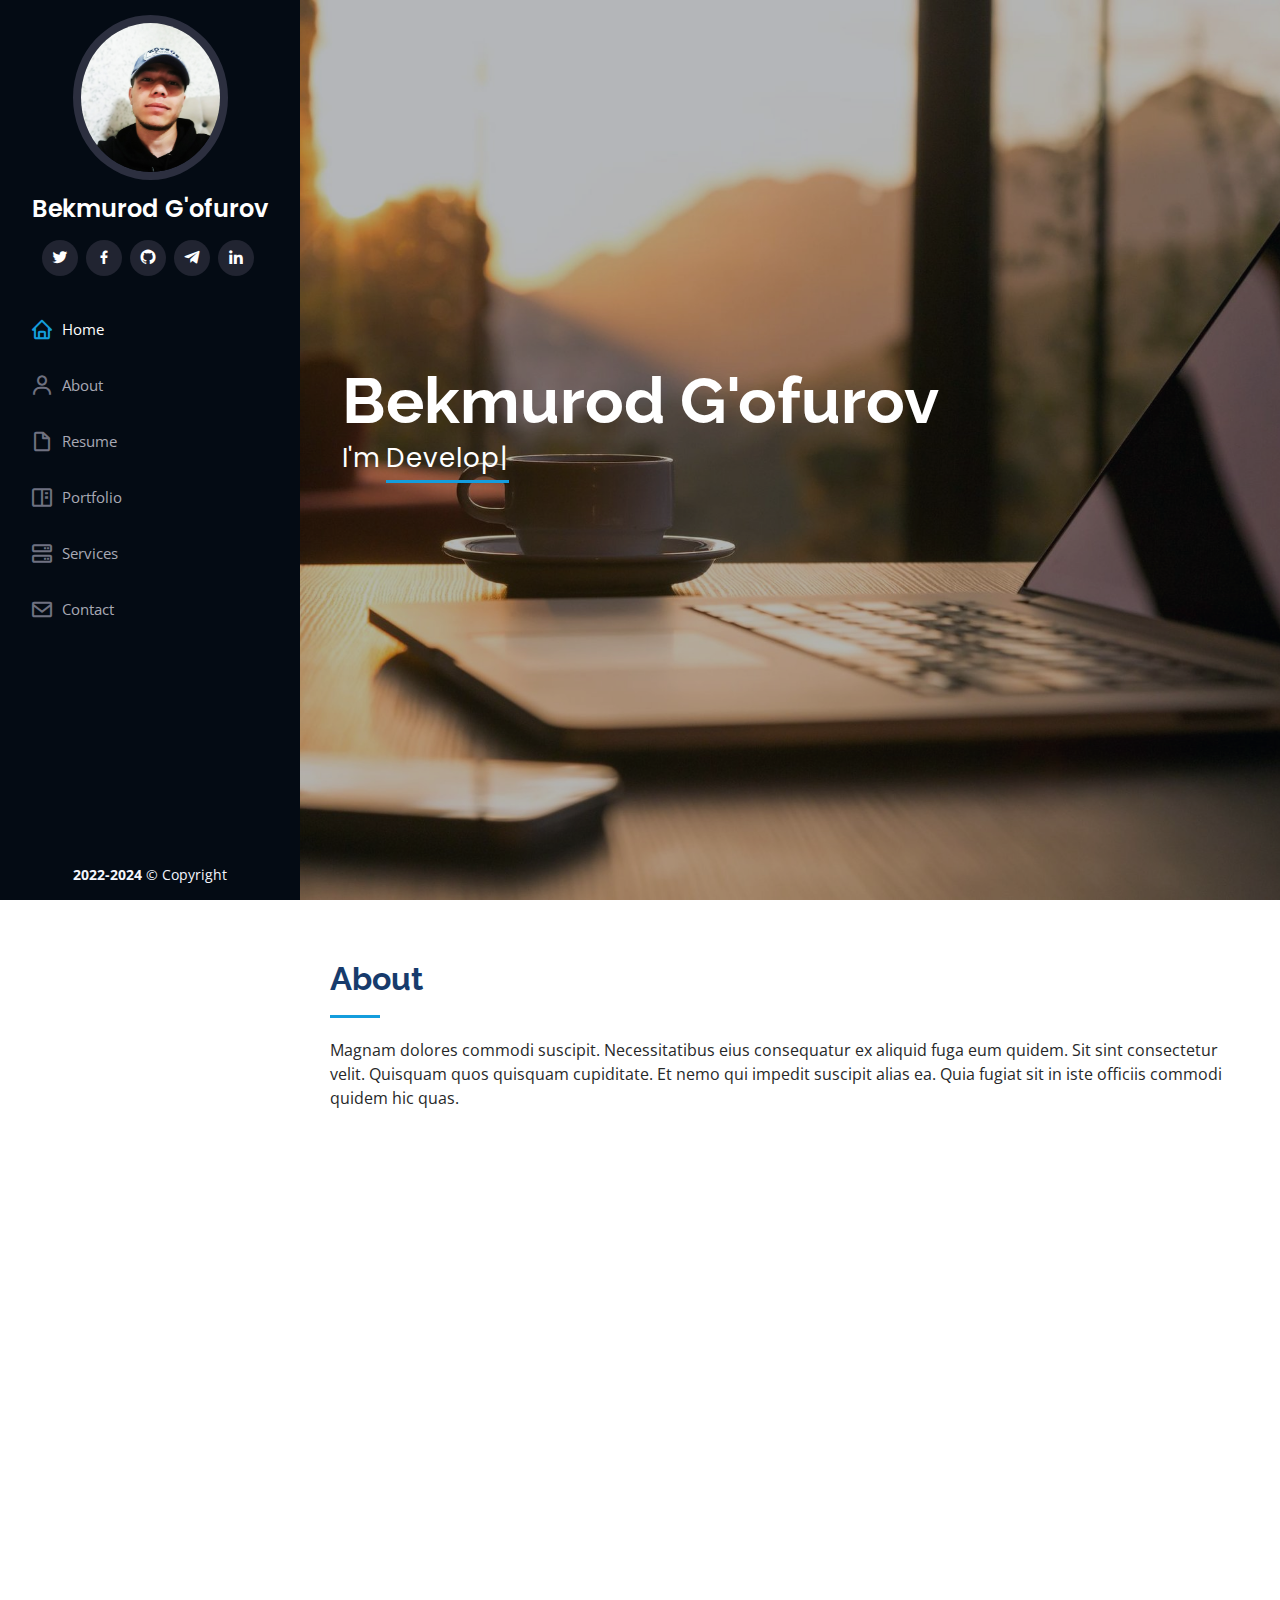
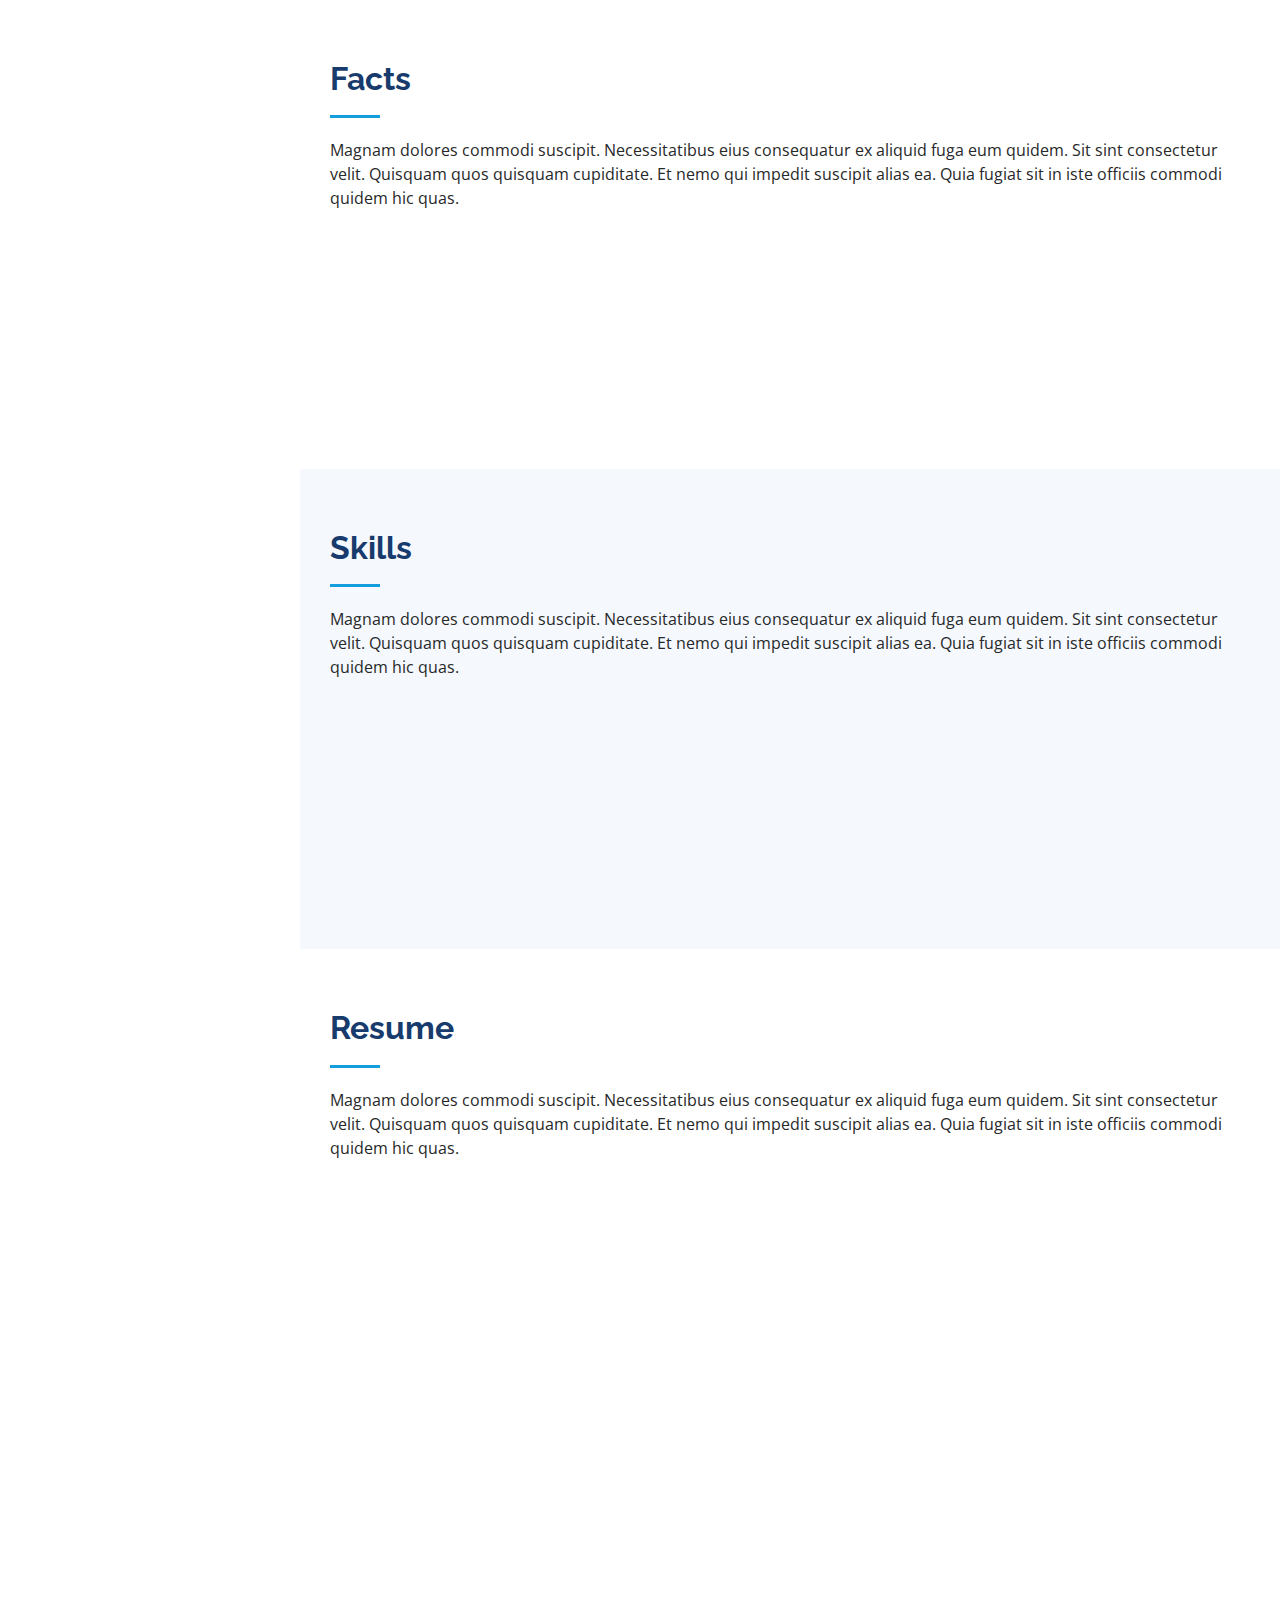
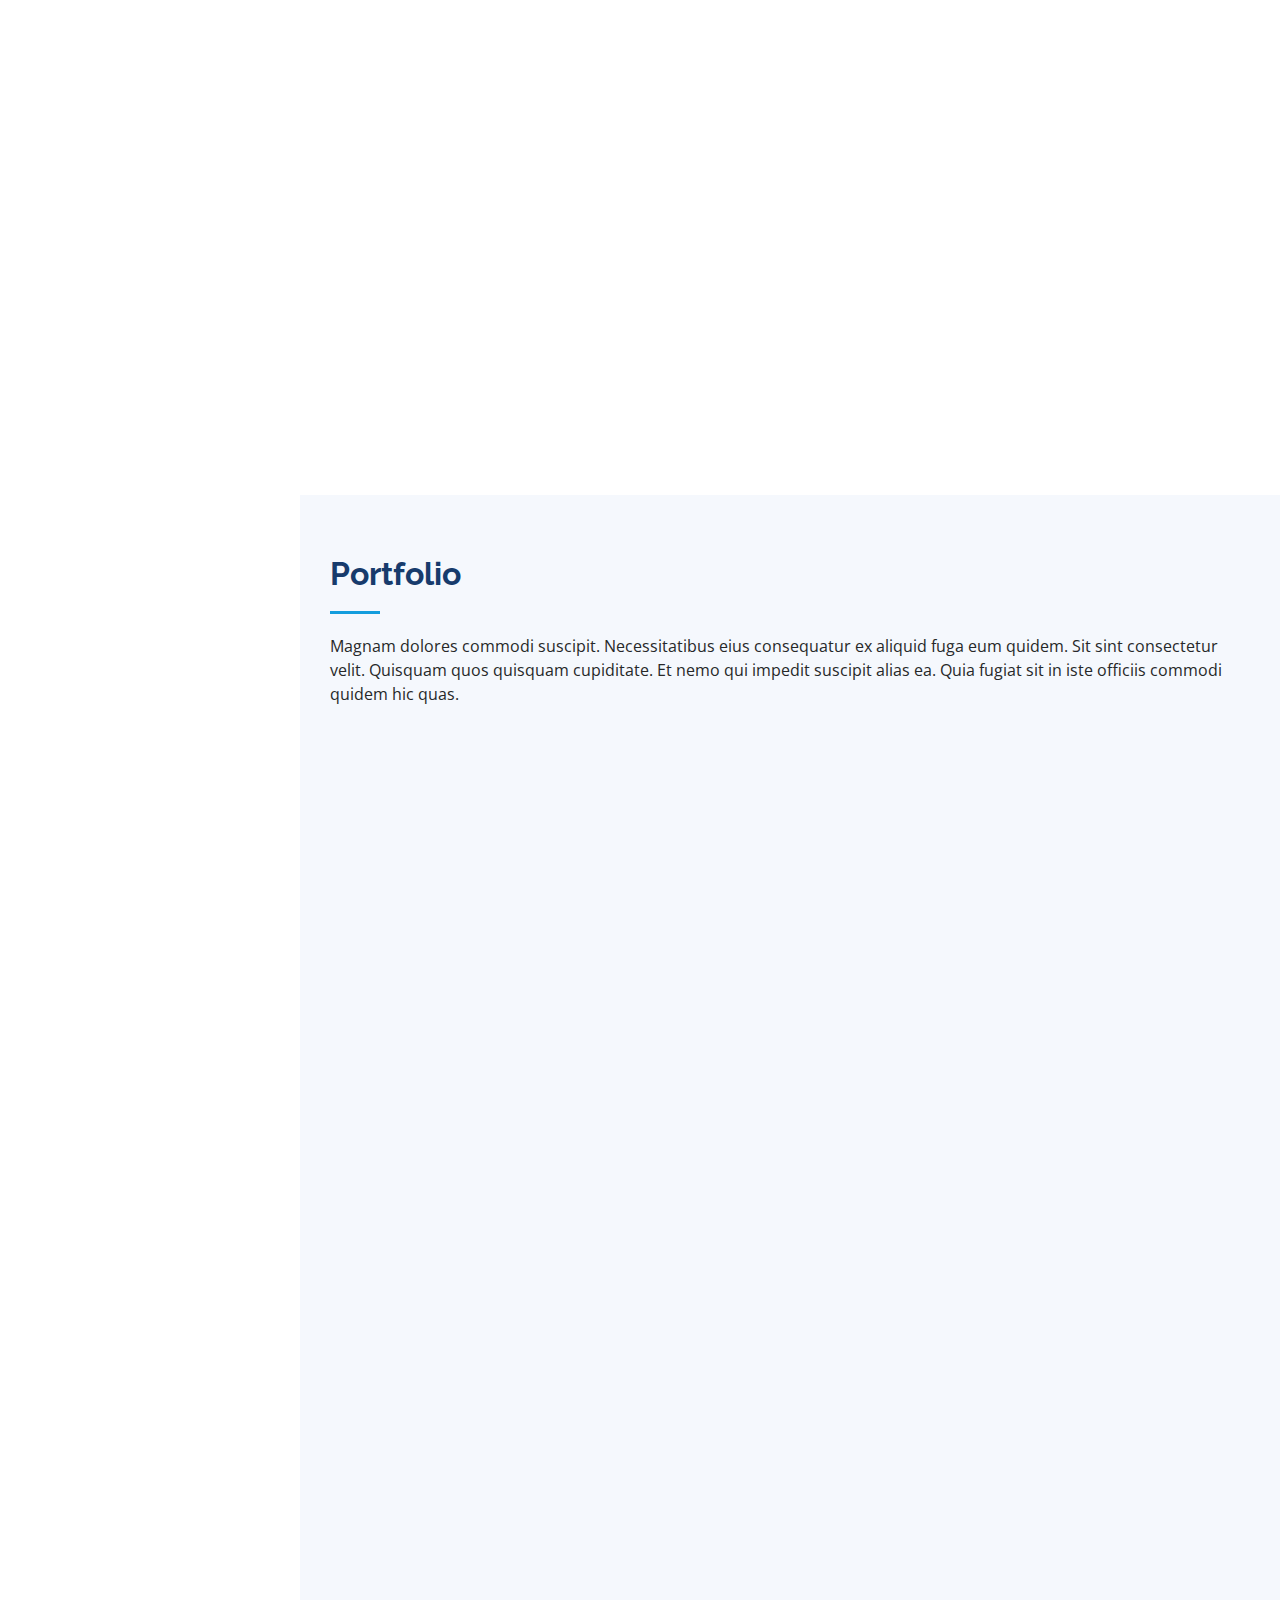
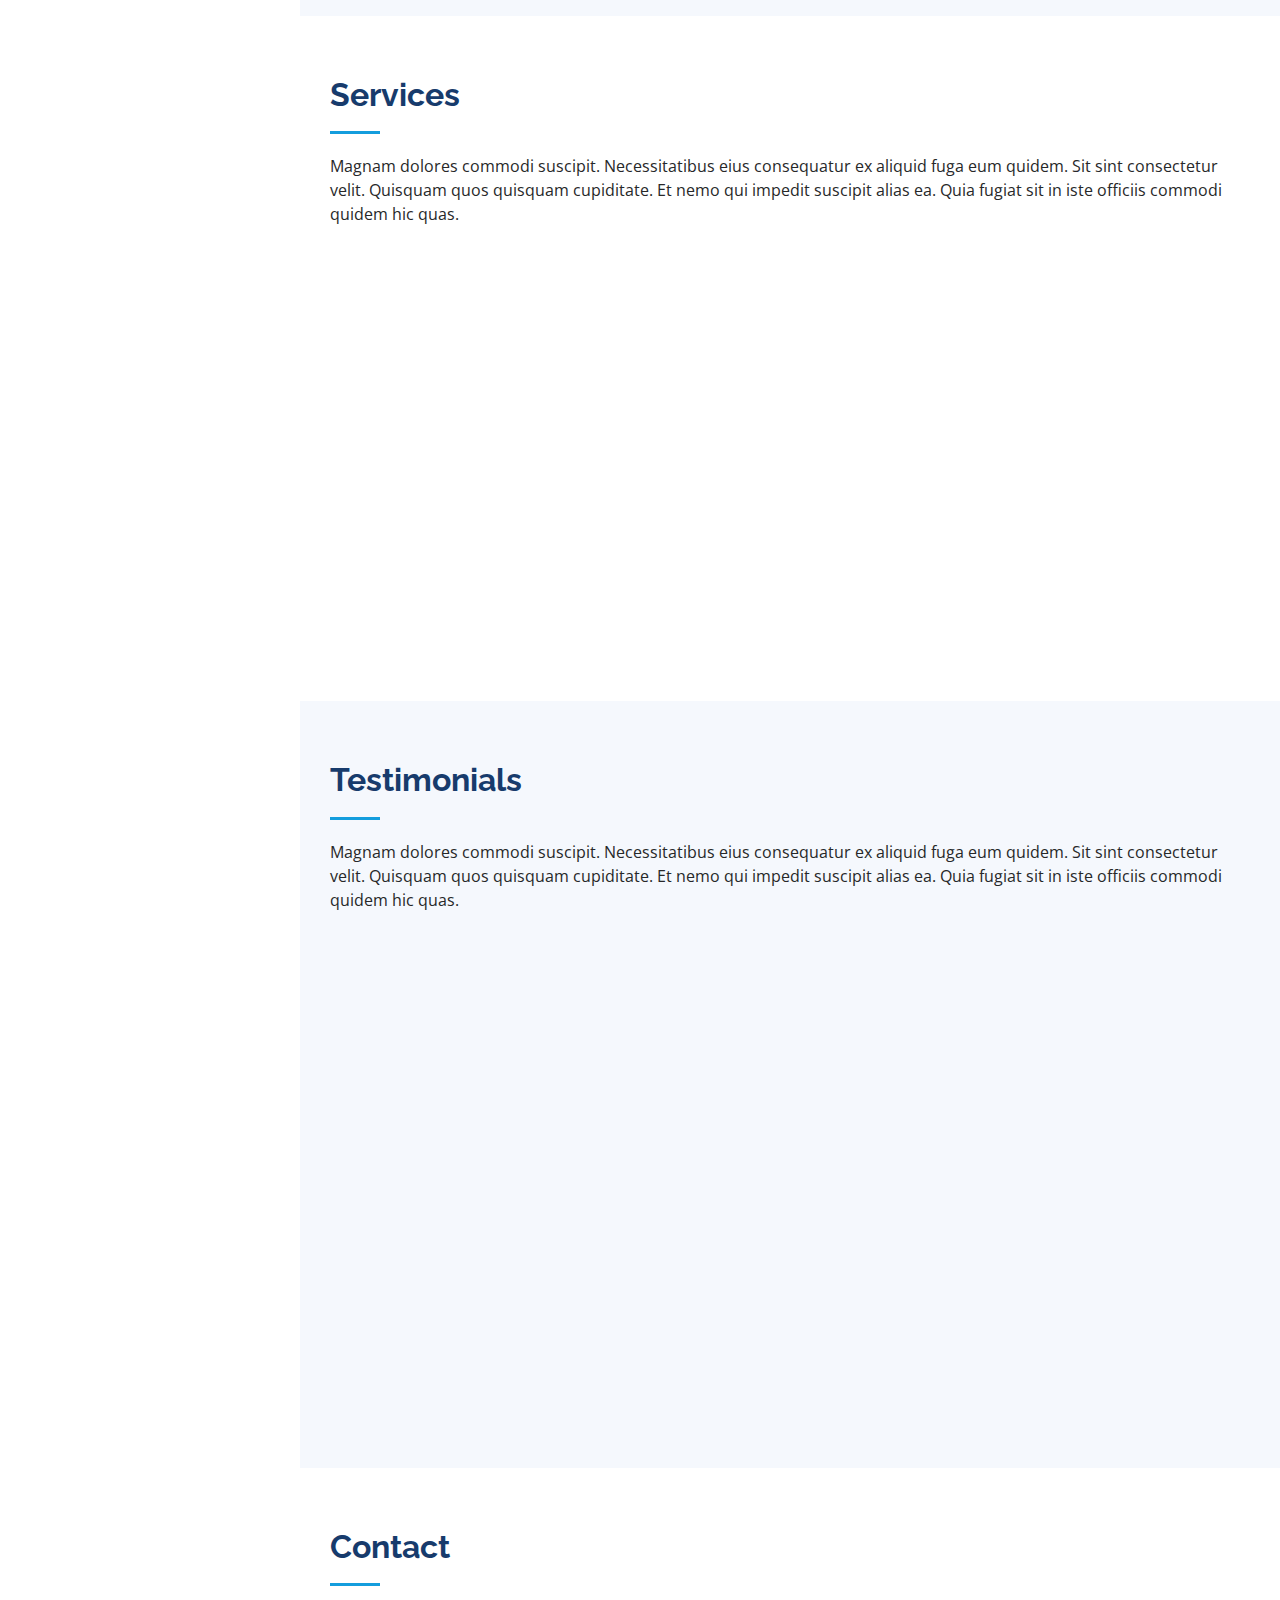
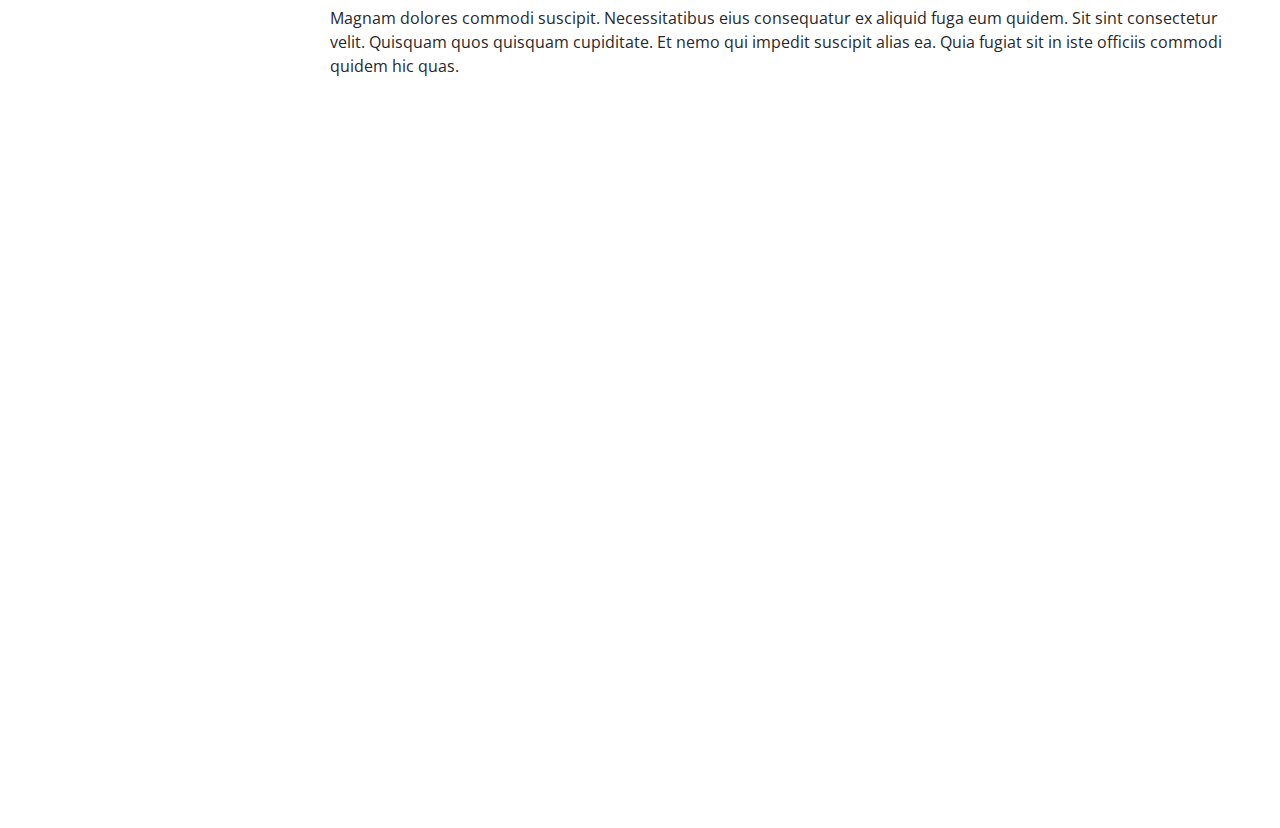
==== index.html @ 52191545 "first" ====
<!DOCTYPE html>
<html lang="en">
  <head>
    <meta charset="utf-8" />
    <meta content="width=device-width, initial-scale=1.0" name="viewport" />

    <title>iPortfolio Bootstrap Template - Index</title>
    <meta content="" name="description" />
    <meta content="" name="keywords" />

    <!-- Favicons -->
    <link href="assets/img/favicon.png" rel="icon" />
    <link href="assets/img/apple-touch-icon.png" rel="apple-touch-icon" />

    <!-- Google Fonts -->
    <link
      href="https://fonts.googleapis.com/css?family=Open+Sans:300,300i,400,400i,600,600i,700,700i|Raleway:300,300i,400,400i,500,500i,600,600i,700,700i|Poppins:300,300i,400,400i,500,500i,600,600i,700,700i"
      rel="stylesheet"
    />

    <!-- Vendor CSS Files -->
    <link href="assets/vendor/aos/aos.css" rel="stylesheet" />
    <link
      href="assets/vendor/bootstrap/css/bootstrap.min.css"
      rel="stylesheet"
    />
    <link
      href="assets/vendor/bootstrap-icons/bootstrap-icons.css"
      rel="stylesheet"
    />
    <link href="assets/vendor/boxicons/css/boxicons.min.css" rel="stylesheet" />
    <link
      href="assets/vendor/glightbox/css/glightbox.min.css"
      rel="stylesheet"
    />
    <link href="assets/vendor/swiper/swiper-bundle.min.css" rel="stylesheet" />

    <!-- Template Main CSS File -->
    <link href="assets/css/style.css" rel="stylesheet" />

    <!-- =======================================================
  * Template Name: iPortfolio
  * Template URL: https://bootstrapmade.com/iportfolio-bootstrap-portfolio-websites-template/
  * Updated: Mar 17 2024 with Bootstrap v5.3.3
  * Author: BootstrapMade.com
  * License: https://bootstrapmade.com/license/
  ======================================================== -->
  </head>

  <body>
    <!-- ======= Mobile nav toggle button ======= -->
    <i class="bi bi-list mobile-nav-toggle d-xl-none"></i>

    <!-- ======= Header ======= -->
    <header id="header">
      <div class="d-flex flex-column">
        <div class="profile">
          <img
            src="assets/img/profile-main.jpg"
            alt="profile"
            class="profile-img rounded-circle"
            width="154px"
          />
          <h1 class="text-light"><a href="index.html">Bekmurod G'ofurov</a></h1>
          <div class="social-links mt-3 text-center">
            <a href="https://x.com/BekmurodGofurov" class="twitter"><i class="bx bxl-twitter"></i></a>
            <a href="https://www.facebook.com/bekmurod.dev/" class="facebook"><i class="bx bxl-facebook"></i></a>
            <a href="https://github.com/BekmurodGofurov" class="instagram"><i class="bx bxl-github"></i></a>
            <a href="https://t.me/Bekmurod_Gofurov" class="google-plus"><i class="bx bxl-telegram"></i></a>
            <a href="https://www.linkedin.com/in/bekmurod-gofurov/" class="linkedin"><i class="bx bxl-linkedin"></i></a>
          </div>
        </div>

        <nav id="navbar" class="nav-menu navbar">
          <ul>
            <li>
              <a href="#hero" class="nav-link scrollto active"
                ><i class="bx bx-home"></i> <span>Home</span></a
              >
            </li>
            <li>
              <a href="#about" class="nav-link scrollto"
                ><i class="bx bx-user"></i> <span>About</span></a
              >
            </li>
            <li>
              <a href="#resume" class="nav-link scrollto"
                ><i class="bx bx-file-blank"></i> <span>Resume</span></a
              >
            </li>
            <li>
              <a href="#portfolio" class="nav-link scrollto"
                ><i class="bx bx-book-content"></i> <span>Portfolio</span></a
              >
            </li>
            <li>
              <a href="#services" class="nav-link scrollto"
                ><i class="bx bx-server"></i> <span>Services</span></a
              >
            </li>
            <li>
              <a href="#contact" class="nav-link scrollto"
                ><i class="bx bx-envelope"></i> <span>Contact</span></a
              >
            </li>
          </ul>
        </nav>
        <!-- .nav-menu -->
      </div>
    </header>
    <!-- End Header -->

    <!-- ======= Hero Section ======= -->
    <section
      id="hero"
      class="d-flex flex-column justify-content-center align-items-center"
    >
      <div class="hero-container" data-aos="fade-in">
        <h1>Bekmurod G'ofurov</h1>
        <p>
          I'm
          <span class="typed" data-typed-items="Developer, Freelancer"></span>
        </p>
      </div>
    </section>
    <!-- End Hero -->

    <main id="main">
      <!-- ======= About Section ======= -->
      <section id="about" class="about">
        <div class="container">
          <div class="section-title">
            <h2>About</h2>
            <p>
              Magnam dolores commodi suscipit. Necessitatibus eius consequatur
              ex aliquid fuga eum quidem. Sit sint consectetur velit. Quisquam
              quos quisquam cupiditate. Et nemo qui impedit suscipit alias ea.
              Quia fugiat sit in iste officiis commodi quidem hic quas.
            </p>
          </div>

          <div class="row">
            <div class="col-lg-4" data-aos="fade-right">
              <img
                src="assets/img/about_photo.jpg"
                alt="about photo"
                class="img-fluid"
                alt=""
              />
            </div>
            <div class="col-lg-8 pt-4 pt-lg-0 content" data-aos="fade-left">
              <h3>Telegram bot Creater &amp; Web Developer.</h3>
              <p class="fst-italic">
                Lorem ipsum dolor sit amet, consectetur adipiscing elit, sed do
                eiusmod tempor incididunt ut labore et dolore magna aliqua.
              </p>
              <div class="row">
                <div class="col-lg-6">
                  <ul>
                    <li>
                      <i class="bi bi-chevron-right"></i>
                      <strong>Birthday:</strong> <span>18 Avgust 2006</span>
                    </li>
                    <li>
                      <i class="bi bi-chevron-right"></i>
                      <strong>Website:</strong>
                      <span>www.bekmurod.dev.com</span>
                    </li>
                    <li>
                      <i class="bi bi-chevron-right"></i>
                      <strong>Phone:</strong> <span>+998 33 666 0818</span>
                    </li>
                    <li>
                      <i class="bi bi-chevron-right"></i>
                      <strong>City:</strong> <span>Andijon, UZ</span>
                    </li>
                  </ul>
                </div>
                <div class="col-lg-6">
                  <ul>
                    <li>
                      <i class="bi bi-chevron-right"></i> <strong>Age:</strong>
                      <span>18</span>
                    </li>
                    <li>
                      <i class="bi bi-chevron-right"></i>
                      <strong>Degree:</strong> <span>Junyor</span>
                    </li>
                    <li>
                      <i class="bi bi-chevron-right"></i>
                      <strong>PhEmailone:</strong>
                      <span>auth@bekmurod.dev.com</span>
                    </li>
                    <li>
                      <i class="bi bi-chevron-right"></i>
                      <strong>Freelance:</strong> <span>Available</span>
                    </li>
                  </ul>
                </div>
              </div>
              <p>
                Officiis eligendi itaque labore et dolorum mollitia officiis
                optio vero. Quisquam sunt adipisci omnis et ut. Nulla
                accusantium dolor incidunt officia tempore. Et eius omnis.
                Cupiditate ut dicta maxime officiis quidem quia. Sed et
                consectetur qui quia repellendus itaque neque. Aliquid amet
                quidem ut quaerat cupiditate. Ab et eum qui repellendus omnis
                culpa magni laudantium dolores.
              </p>
            </div>
          </div>
        </div>
      </section>
      <!-- End About Section -->

      <!-- ======= Facts Section ======= -->
      <section id="facts" class="facts">
        <div class="container">
          <div class="section-title">
            <h2>Facts</h2>
            <p>
              Magnam dolores commodi suscipit. Necessitatibus eius consequatur
              ex aliquid fuga eum quidem. Sit sint consectetur velit. Quisquam
              quos quisquam cupiditate. Et nemo qui impedit suscipit alias ea.
              Quia fugiat sit in iste officiis commodi quidem hic quas.
            </p>
          </div>

          <div class="row no-gutters">
            <div
              class="col-lg-3 col-md-6 d-md-flex align-items-md-stretch"
              data-aos="fade-up"
            >
              <div class="count-box">
                <i class="bi bi-emoji-smile"></i>
                <span
                  data-purecounter-start="0"
                  data-purecounter-end="232"
                  data-purecounter-duration="1"
                  class="purecounter"
                ></span>
                <p><strong>Happy Clients</strong> consequuntur quae</p>
              </div>
            </div>

            <div
              class="col-lg-3 col-md-6 d-md-flex align-items-md-stretch"
              data-aos="fade-up"
              data-aos-delay="100"
            >
              <div class="count-box">
                <i class="bi bi-journal-richtext"></i>
                <span
                  data-purecounter-start="0"
                  data-purecounter-end="521"
                  data-purecounter-duration="1"
                  class="purecounter"
                ></span>
                <p><strong>Projects</strong> adipisci atque cum quia aut</p>
              </div>
            </div>

            <div
              class="col-lg-3 col-md-6 d-md-flex align-items-md-stretch"
              data-aos="fade-up"
              data-aos-delay="200"
            >
              <div class="count-box">
                <i class="bi bi-headset"></i>
                <span
                  data-purecounter-start="0"
                  data-purecounter-end="1453"
                  data-purecounter-duration="1"
                  class="purecounter"
                ></span>
                <p><strong>Hours Of Support</strong> aut commodi quaerat</p>
              </div>
            </div>

            <div
              class="col-lg-3 col-md-6 d-md-flex align-items-md-stretch"
              data-aos="fade-up"
              data-aos-delay="300"
            >
              <div class="count-box">
                <i class="bi bi-people"></i>
                <span
                  data-purecounter-start="0"
                  data-purecounter-end="32"
                  data-purecounter-duration="1"
                  class="purecounter"
                ></span>
                <p><strong>Hard Workers</strong> rerum asperiores dolor</p>
              </div>
            </div>
          </div>
        </div>
      </section>
      <!-- End Facts Section -->

      <!-- ======= Skills Section ======= -->
      <section id="skills" class="skills section-bg">
        <div class="container">
          <div class="section-title">
            <h2>Skills</h2>
            <p>
              Magnam dolores commodi suscipit. Necessitatibus eius consequatur
              ex aliquid fuga eum quidem. Sit sint consectetur velit. Quisquam
              quos quisquam cupiditate. Et nemo qui impedit suscipit alias ea.
              Quia fugiat sit in iste officiis commodi quidem hic quas.
            </p>
          </div>

          <div class="row skills-content">
            <div class="col-lg-6" data-aos="fade-up">
              <div class="progress">
                <span class="skill">HTML <i class="val">70%</i></span>
                <div class="progress-bar-wrap">
                  <div
                    class="progress-bar"
                    role="progressbar"
                    aria-valuenow="70"
                    aria-valuemin="0"
                    aria-valuemax="100"
                  ></div>
                </div>
              </div>

              <div class="progress">
                <span class="skill">CSS <i class="val">60%</i></span>
                <div class="progress-bar-wrap">
                  <div
                    class="progress-bar"
                    role="progressbar"
                    aria-valuenow="60"
                    aria-valuemin="0"
                    aria-valuemax="100"
                  ></div>
                </div>
              </div>

              <div class="progress">
                <span class="skill">JavaScript <i class="val">60%</i></span>
                <div class="progress-bar-wrap">
                  <div
                    class="progress-bar"
                    role="progressbar"
                    aria-valuenow="60"
                    aria-valuemin="0"
                    aria-valuemax="100"
                  ></div>
                </div>
              </div>
            </div>

            <div class="col-lg-6" data-aos="fade-up" data-aos-delay="100">
              <div class="progress">
                <span class="skill">Python <i class="val">65%</i></span>
                <div class="progress-bar-wrap">
                  <div
                    class="progress-bar"
                    role="progressbar"
                    aria-valuenow="65"
                    aria-valuemin="0"
                    aria-valuemax="100"
                  ></div>
                </div>
              </div>

              <div class="progress">
                <span class="skill">SQLite <i class="val">50%</i></span>
                <div class="progress-bar-wrap">
                  <div
                    class="progress-bar"
                    role="progressbar"
                    aria-valuenow="50"
                    aria-valuemin="0"
                    aria-valuemax="100"
                  ></div>
                </div>
              </div>
            </div>
          </div>
        </div>
      </section>
      <!-- End Skills Section -->

      <!-- ======= Resume Section ======= -->
      <section id="resume" class="resume">
        <div class="container">
          <div class="section-title">
            <h2>Resume</h2>
            <p>
              Magnam dolores commodi suscipit. Necessitatibus eius consequatur
              ex aliquid fuga eum quidem. Sit sint consectetur velit. Quisquam
              quos quisquam cupiditate. Et nemo qui impedit suscipit alias ea.
              Quia fugiat sit in iste officiis commodi quidem hic quas.
            </p>
          </div>

          <div class="row">
            <div class="col-lg-6" data-aos="fade-up">
              <h3 class="resume-title">Sumary</h3>
              <div class="resume-item pb-0">
                <h4>Bekmurod G'ofuorv</h4>
                <p>
                  <em
                    >Innovative and deadline-driven Graphic Designer with 3+
                    years of experience designing and developing user-centered
                    digital/print marketing material from initial concept to
                    final, polished deliverable.</em
                  >
                </p>
                <ul>
                  <li>Portland par 127,Orlando, FL</li>
                  <li>(123) 456-7891</li>
                  <li>alice.barkley@example.com</li>
                </ul>
              </div>

              <h3 class="resume-title">Education</h3>
              <div class="resume-item">
                <h4>Master of Fine Arts &amp; Graphic Design</h4>
                <h5>2015 - 2016</h5>
                <p><em>Rochester Institute of Technology, Rochester, NY</em></p>
                <p>
                  Qui deserunt veniam. Et sed aliquam labore tempore sed
                  quisquam iusto autem sit. Ea vero voluptatum qui ut
                  dignissimos deleniti nerada porti sand markend
                </p>
              </div>
              <div class="resume-item">
                <h4>Bachelor of Fine Arts &amp; Graphic Design</h4>
                <h5>2010 - 2014</h5>
                <p><em>Rochester Institute of Technology, Rochester, NY</em></p>
                <p>
                  Quia nobis sequi est occaecati aut. Repudiandae et iusto quae
                  reiciendis et quis Eius vel ratione eius unde vitae rerum
                  voluptates asperiores voluptatem Earum molestiae consequatur
                  neque etlon sader mart dila
                </p>
              </div>
            </div>
            <div class="col-lg-6" data-aos="fade-up" data-aos-delay="100">
              <h3 class="resume-title">Professional Experience</h3>
              <div class="resume-item">
                <h4>Senior graphic design specialist</h4>
                <h5>2019 - Present</h5>
                <p><em>Experion, New York, NY </em></p>
                <ul>
                  <li>
                    Lead in the design, development, and implementation of the
                    graphic, layout, and production communication materials
                  </li>
                  <li>
                    Delegate tasks to the 7 members of the design team and
                    provide counsel on all aspects of the project.
                  </li>
                  <li>
                    Supervise the assessment of all graphic materials in order
                    to ensure quality and accuracy of the design
                  </li>
                  <li>
                    Oversee the efficient use of production project budgets
                    ranging from $2,000 - $25,000
                  </li>
                </ul>
              </div>
              <div class="resume-item">
                <h4>Graphic design specialist</h4>
                <h5>2017 - 2018</h5>
                <p><em>Stepping Stone Advertising, New York, NY</em></p>
                <ul>
                  <li>
                    Developed numerous marketing programs (logos,
                    brochures,infographics, presentations, and advertisements).
                  </li>
                  <li>
                    Managed up to 5 projects or tasks at a given time while
                    under pressure
                  </li>
                  <li>
                    Recommended and consulted with clients on the most
                    appropriate graphic design
                  </li>
                  <li>
                    Created 4+ design presentations and proposals a month for
                    clients and account managers
                  </li>
                </ul>
              </div>
            </div>
          </div>
        </div>
      </section>
      <!-- End Resume Section -->

      <!-- ======= Portfolio Section ======= -->
      <section id="portfolio" class="portfolio section-bg">
        <div class="container">
          <div class="section-title">
            <h2>Portfolio</h2>
            <p>
              Magnam dolores commodi suscipit. Necessitatibus eius consequatur
              ex aliquid fuga eum quidem. Sit sint consectetur velit. Quisquam
              quos quisquam cupiditate. Et nemo qui impedit suscipit alias ea.
              Quia fugiat sit in iste officiis commodi quidem hic quas.
            </p>
          </div>

          <div class="row" data-aos="fade-up">
            <div class="col-lg-12 d-flex justify-content-center">
              <ul id="portfolio-flters">
                <li data-filter="*" class="filter-active">All</li>
                <li data-filter=".filter-app">App</li>
                <li data-filter=".filter-card">Card</li>
                <li data-filter=".filter-web">Web</li>
              </ul>
            </div>
          </div>

          <div
            class="row portfolio-container"
            data-aos="fade-up"
            data-aos-delay="100"
          >
            <div class="col-lg-4 col-md-6 portfolio-item filter-app">
              <div class="portfolio-wrap">
                <img
                  src="assets/img/portfolio/portfolio-1.jpg"
                  class="img-fluid"
                  alt=""
                />
                <div class="portfolio-links">
                  <a
                    href="assets/img/portfolio/portfolio-1.jpg"
                    data-gallery="portfolioGallery"
                    class="portfolio-lightbox"
                    title="App 1"
                    ><i class="bx bx-plus"></i
                  ></a>
                  <a href="portfolio-details.html" title="More Details"
                    ><i class="bx bx-link"></i
                  ></a>
                </div>
              </div>
            </div>

            <div class="col-lg-4 col-md-6 portfolio-item filter-web">
              <div class="portfolio-wrap">
                <img
                  src="assets/img/portfolio/portfolio-2.jpg"
                  class="img-fluid"
                  alt=""
                />
                <div class="portfolio-links">
                  <a
                    href="assets/img/portfolio/portfolio-2.jpg"
                    data-gallery="portfolioGallery"
                    class="portfolio-lightbox"
                    title="Web 3"
                    ><i class="bx bx-plus"></i
                  ></a>
                  <a href="portfolio-details.html" title="More Details"
                    ><i class="bx bx-link"></i
                  ></a>
                </div>
              </div>
            </div>

            <div class="col-lg-4 col-md-6 portfolio-item filter-app">
              <div class="portfolio-wrap">
                <img
                  src="assets/img/portfolio/portfolio-3.jpg"
                  class="img-fluid"
                  alt=""
                />
                <div class="portfolio-links">
                  <a
                    href="assets/img/portfolio/portfolio-3.jpg"
                    data-gallery="portfolioGallery"
                    class="portfolio-lightbox"
                    title="App 2"
                    ><i class="bx bx-plus"></i
                  ></a>
                  <a href="portfolio-details.html" title="More Details"
                    ><i class="bx bx-link"></i
                  ></a>
                </div>
              </div>
            </div>

            <div class="col-lg-4 col-md-6 portfolio-item filter-card">
              <div class="portfolio-wrap">
                <img
                  src="assets/img/portfolio/portfolio-4.jpg"
                  class="img-fluid"
                  alt=""
                />
                <div class="portfolio-links">
                  <a
                    href="assets/img/portfolio/portfolio-4.jpg"
                    data-gallery="portfolioGallery"
                    class="portfolio-lightbox"
                    title="Card 2"
                    ><i class="bx bx-plus"></i
                  ></a>
                  <a href="portfolio-details.html" title="More Details"
                    ><i class="bx bx-link"></i
                  ></a>
                </div>
              </div>
            </div>

            <div class="col-lg-4 col-md-6 portfolio-item filter-web">
              <div class="portfolio-wrap">
                <img
                  src="assets/img/portfolio/portfolio-5.jpg"
                  class="img-fluid"
                  alt=""
                />
                <div class="portfolio-links">
                  <a
                    href="assets/img/portfolio/portfolio-5.jpg"
                    data-gallery="portfolioGallery"
                    class="portfolio-lightbox"
                    title="Web 2"
                    ><i class="bx bx-plus"></i
                  ></a>
                  <a href="portfolio-details.html" title="More Details"
                    ><i class="bx bx-link"></i
                  ></a>
                </div>
              </div>
            </div>

            <div class="col-lg-4 col-md-6 portfolio-item filter-app">
              <div class="portfolio-wrap">
                <img
                  src="assets/img/portfolio/portfolio-6.jpg"
                  class="img-fluid"
                  alt=""
                />
                <div class="portfolio-links">
                  <a
                    href="assets/img/portfolio/portfolio-6.jpg"
                    data-gallery="portfolioGallery"
                    class="portfolio-lightbox"
                    title="App 3"
                    ><i class="bx bx-plus"></i
                  ></a>
                  <a href="portfolio-details.html" title="More Details"
                    ><i class="bx bx-link"></i
                  ></a>
                </div>
              </div>
            </div>

            <div class="col-lg-4 col-md-6 portfolio-item filter-card">
              <div class="portfolio-wrap">
                <img
                  src="assets/img/portfolio/portfolio-7.jpg"
                  class="img-fluid"
                  alt=""
                />
                <div class="portfolio-links">
                  <a
                    href="assets/img/portfolio/portfolio-7.jpg"
                    data-gallery="portfolioGallery"
                    class="portfolio-lightbox"
                    title="Card 1"
                    ><i class="bx bx-plus"></i
                  ></a>
                  <a href="portfolio-details.html" title="More Details"
                    ><i class="bx bx-link"></i
                  ></a>
                </div>
              </div>
            </div>

            <div class="col-lg-4 col-md-6 portfolio-item filter-card">
              <div class="portfolio-wrap">
                <img
                  src="assets/img/portfolio/portfolio-8.jpg"
                  class="img-fluid"
                  alt=""
                />
                <div class="portfolio-links">
                  <a
                    href="assets/img/portfolio/portfolio-8.jpg"
                    data-gallery="portfolioGallery"
                    class="portfolio-lightbox"
                    title="Card 3"
                    ><i class="bx bx-plus"></i
                  ></a>
                  <a href="portfolio-details.html" title="More Details"
                    ><i class="bx bx-link"></i
                  ></a>
                </div>
              </div>
            </div>

            <div class="col-lg-4 col-md-6 portfolio-item filter-web">
              <div class="portfolio-wrap">
                <img
                  src="assets/img/portfolio/portfolio-9.jpg"
                  class="img-fluid"
                  alt=""
                />
                <div class="portfolio-links">
                  <a
                    href="assets/img/portfolio/portfolio-9.jpg"
                    data-gallery="portfolioGallery"
                    class="portfolio-lightbox"
                    title="Web 3"
                    ><i class="bx bx-plus"></i
                  ></a>
                  <a href="portfolio-details.html" title="More Details"
                    ><i class="bx bx-link"></i
                  ></a>
                </div>
              </div>
            </div>
          </div>
        </div>
      </section>
      <!-- End Portfolio Section -->

      <!-- ======= Services Section ======= -->
      <section id="services" class="services">
        <div class="container">
          <div class="section-title">
            <h2>Services</h2>
            <p>
              Magnam dolores commodi suscipit. Necessitatibus eius consequatur
              ex aliquid fuga eum quidem. Sit sint consectetur velit. Quisquam
              quos quisquam cupiditate. Et nemo qui impedit suscipit alias ea.
              Quia fugiat sit in iste officiis commodi quidem hic quas.
            </p>
          </div>

          <div class="row">
            <div class="col-lg-4 col-md-6 icon-box" data-aos="fade-up">
              <div class="icon"><i class="bi bi-briefcase"></i></div>
              <h4 class="title"><a href="">Lorem Ipsum</a></h4>
              <p class="description">
                Voluptatum deleniti atque corrupti quos dolores et quas
                molestias excepturi sint occaecati cupiditate non provident
              </p>
            </div>
            <div
              class="col-lg-4 col-md-6 icon-box"
              data-aos="fade-up"
              data-aos-delay="100"
            >
              <div class="icon"><i class="bi bi-card-checklist"></i></div>
              <h4 class="title"><a href="">Dolor Sitema</a></h4>
              <p class="description">
                Minim veniam, quis nostrud exercitation ullamco laboris nisi ut
                aliquip ex ea commodo consequat tarad limino ata
              </p>
            </div>
            <div
              class="col-lg-4 col-md-6 icon-box"
              data-aos="fade-up"
              data-aos-delay="200"
            >
              <div class="icon"><i class="bi bi-bar-chart"></i></div>
              <h4 class="title"><a href="">Sed ut perspiciatis</a></h4>
              <p class="description">
                Duis aute irure dolor in reprehenderit in voluptate velit esse
                cillum dolore eu fugiat nulla pariatur
              </p>
            </div>
            <div
              class="col-lg-4 col-md-6 icon-box"
              data-aos="fade-up"
              data-aos-delay="300"
            >
              <div class="icon"><i class="bi bi-binoculars"></i></div>
              <h4 class="title"><a href="">Magni Dolores</a></h4>
              <p class="description">
                Excepteur sint occaecat cupidatat non proident, sunt in culpa
                qui officia deserunt mollit anim id est laborum
              </p>
            </div>
            <div
              class="col-lg-4 col-md-6 icon-box"
              data-aos="fade-up"
              data-aos-delay="400"
            >
              <div class="icon"><i class="bi bi-brightness-high"></i></div>
              <h4 class="title"><a href="">Nemo Enim</a></h4>
              <p class="description">
                At vero eos et accusamus et iusto odio dignissimos ducimus qui
                blanditiis praesentium voluptatum deleniti atque
              </p>
            </div>
            <div
              class="col-lg-4 col-md-6 icon-box"
              data-aos="fade-up"
              data-aos-delay="500"
            >
              <div class="icon"><i class="bi bi-calendar4-week"></i></div>
              <h4 class="title"><a href="">Eiusmod Tempor</a></h4>
              <p class="description">
                Et harum quidem rerum facilis est et expedita distinctio. Nam
                libero tempore, cum soluta nobis est eligendi
              </p>
            </div>
          </div>
        </div>
      </section>
      <!-- End Services Section -->

      <!-- ======= Testimonials Section ======= -->
      <section id="testimonials" class="testimonials section-bg">
        <div class="container">
          <div class="section-title">
            <h2>Testimonials</h2>
            <p>
              Magnam dolores commodi suscipit. Necessitatibus eius consequatur
              ex aliquid fuga eum quidem. Sit sint consectetur velit. Quisquam
              quos quisquam cupiditate. Et nemo qui impedit suscipit alias ea.
              Quia fugiat sit in iste officiis commodi quidem hic quas.
            </p>
          </div>

          <div
            class="testimonials-slider swiper"
            data-aos="fade-up"
            data-aos-delay="100"
          >
            <div class="swiper-wrapper">
              <div class="swiper-slide">
                <div class="testimonial-item" data-aos="fade-up">
                  <p>
                    <i class="bx bxs-quote-alt-left quote-icon-left"></i>
                    Proin iaculis purus consequat sem cure digni ssim donec
                    porttitora entum suscipit rhoncus. Accusantium quam,
                    ultricies eget id, aliquam eget nibh et. Maecen aliquam,
                    risus at semper.
                    <i class="bx bxs-quote-alt-right quote-icon-right"></i>
                  </p>
                  <img
                    src="assets/img/testimonials/testimonials-1.jpg"
                    class="testimonial-img"
                    alt=""
                  />
                  <h3>Saul Goodman</h3>
                  <h4>Ceo &amp; Founder</h4>
                </div>
              </div>
              <!-- End testimonial item -->

              <div class="swiper-slide">
                <div
                  class="testimonial-item"
                  data-aos="fade-up"
                  data-aos-delay="100"
                >
                  <p>
                    <i class="bx bxs-quote-alt-left quote-icon-left"></i>
                    Export tempor illum tamen malis malis eram quae irure esse
                    labore quem cillum quid cillum eram malis quorum velit fore
                    eram velit sunt aliqua noster fugiat irure amet legam anim
                    culpa.
                    <i class="bx bxs-quote-alt-right quote-icon-right"></i>
                  </p>
                  <img
                    src="assets/img/testimonials/testimonials-2.jpg"
                    class="testimonial-img"
                    alt=""
                  />
                  <h3>Sara Wilsson</h3>
                  <h4>Designer</h4>
                </div>
              </div>
              <!-- End testimonial item -->

              <div class="swiper-slide">
                <div
                  class="testimonial-item"
                  data-aos="fade-up"
                  data-aos-delay="200"
                >
                  <p>
                    <i class="bx bxs-quote-alt-left quote-icon-left"></i>
                    Enim nisi quem export duis labore cillum quae magna enim
                    sint quorum nulla quem veniam duis minim tempor labore quem
                    eram duis noster aute amet eram fore quis sint minim.
                    <i class="bx bxs-quote-alt-right quote-icon-right"></i>
                  </p>
                  <img
                    src="assets/img/testimonials/testimonials-3.jpg"
                    class="testimonial-img"
                    alt=""
                  />
                  <h3>Jena Karlis</h3>
                  <h4>Store Owner</h4>
                </div>
              </div>
              <!-- End testimonial item -->

              <div class="swiper-slide">
                <div
                  class="testimonial-item"
                  data-aos="fade-up"
                  data-aos-delay="300"
                >
                  <p>
                    <i class="bx bxs-quote-alt-left quote-icon-left"></i>
                    Fugiat enim eram quae cillum dolore dolor amet nulla culpa
                    multos export minim fugiat minim velit minim dolor enim duis
                    veniam ipsum anim magna sunt elit fore quem dolore labore
                    illum veniam.
                    <i class="bx bxs-quote-alt-right quote-icon-right"></i>
                  </p>
                  <img
                    src="assets/img/testimonials/testimonials-4.jpg"
                    class="testimonial-img"
                    alt=""
                  />
                  <h3>Matt Brandon</h3>
                  <h4>Freelancer</h4>
                </div>
              </div>
              <!-- End testimonial item -->

              <div class="swiper-slide">
                <div
                  class="testimonial-item"
                  data-aos="fade-up"
                  data-aos-delay="400"
                >
                  <p>
                    <i class="bx bxs-quote-alt-left quote-icon-left"></i>
                    Quis quorum aliqua sint quem legam fore sunt eram irure
                    aliqua veniam tempor noster veniam enim culpa labore duis
                    sunt culpa nulla illum cillum fugiat legam esse veniam culpa
                    fore nisi cillum quid.
                    <i class="bx bxs-quote-alt-right quote-icon-right"></i>
                  </p>
                  <img
                    src="assets/img/testimonials/testimonials-5.jpg"
                    class="testimonial-img"
                    alt=""
                  />
                  <h3>John Larson</h3>
                  <h4>Entrepreneur</h4>
                </div>
              </div>
              <!-- End testimonial item -->
            </div>
            <div class="swiper-pagination"></div>
          </div>
        </div>
      </section>
      <!-- End Testimonials Section -->

      <!-- ======= Contact Section ======= -->
      <section id="contact" class="contact">
        <div class="container">
          <div class="section-title">
            <h2>Contact</h2>
            <p>
              Magnam dolores commodi suscipit. Necessitatibus eius consequatur
              ex aliquid fuga eum quidem. Sit sint consectetur velit. Quisquam
              quos quisquam cupiditate. Et nemo qui impedit suscipit alias ea.
              Quia fugiat sit in iste officiis commodi quidem hic quas.
            </p>
          </div>

          <div class="row" data-aos="fade-in">
            <div class="col-lg-5 d-flex align-items-stretch">
              <div class="info">
                <div class="email">
                  <i class="bi bi-envelope"></i>
                  <h4>Email:</h4>
                  <p>auth@bekmurod.dev.com</p>
                </div>

                <div class="phone">
                  <i class="bi bi-phone"></i>
                  <h4>Call:</h4>
                  <p>+998 33 666 0818</p>
                </div>
              </div>
            </div>

            <div class="col-lg-7 mt-5 mt-lg-0 d-flex align-items-stretch">
              <form
                action="forms/contact.php"
                method="post"
                role="form"
                class="php-email-form"
              >
                <div class="row">
                  <div class="form-group col-md-6">
                    <label for="name">Your Name</label>
                    <input
                      type="text"
                      name="name"
                      class="form-control"
                      id="name"
                      required
                    />
                  </div>
                  <div class="form-group col-md-6">
                    <label for="name">Your Email</label>
                    <input
                      type="email"
                      class="form-control"
                      name="email"
                      id="email"
                      required
                    />
                  </div>
                </div>
                <div class="form-group">
                  <label for="name">Subject</label>
                  <input
                    type="text"
                    class="form-control"
                    name="subject"
                    id="subject"
                    required
                  />
                </div>
                <div class="form-group">
                  <label for="name">Message</label>
                  <textarea
                    class="form-control"
                    name="message"
                    rows="10"
                    required
                  ></textarea>
                </div>
                <div class="my-3">
                  <div class="loading">Loading</div>
                  <div class="error-message"></div>
                  <div class="sent-message">
                    Your message has been sent. Thank you!
                  </div>
                </div>
                <div class="text-center">
                  <button type="submit">Send Message</button>
                </div>
              </form>
            </div>
          </div>
        </div>
      </section>
      <!-- End Contact Section -->
    </main>
    <!-- End #main -->

    <!-- ======= Footer ======= -->
    <footer id="footer">
      <div class="container">
        <div class="copyright">
          <strong><span>2022-2024 </span></strong>&copy; Copyright 
        </div>
        <!-- <div class="credits"> -->
          <!-- All the links in the footer should remain intact. -->
          <!-- You can delete the links only if you purchased the pro version. -->
          <!-- Licensing information: https://bootstrapmade.com/license/ -->
          <!-- Purchase the pro version with working PHP/AJAX contact form: https://bootstrapmade.com/iportfolio-bootstrap-portfolio-websites-template/ -->
          <!-- Designed by <a href="https://bootstrapmade.com/">BootstrapMade</a> -->
        </div>
      </div>
    </footer>
    <!-- End  Footer -->

    <a
      href="#"
      class="back-to-top d-flex align-items-center justify-content-center"
      ><i class="bi bi-arrow-up-short"></i
    ></a>

    <!-- Vendor JS Files -->
    <script src="assets/vendor/purecounter/purecounter_vanilla.js"></script>
    <script src="assets/vendor/aos/aos.js"></script>
    <script src="assets/vendor/bootstrap/js/bootstrap.bundle.min.js"></script>
    <script src="assets/vendor/glightbox/js/glightbox.min.js"></script>
    <script src="assets/vendor/isotope-layout/isotope.pkgd.min.js"></script>
    <script src="assets/vendor/swiper/swiper-bundle.min.js"></script>
    <script src="assets/vendor/typed.js/typed.umd.js"></script>
    <script src="assets/vendor/waypoints/noframework.waypoints.js"></script>
    <script src="assets/vendor/php-email-form/validate.js"></script>

    <!-- Template Main JS File -->
    <script src="assets/js/main.js"></script>
  </body>
</html>
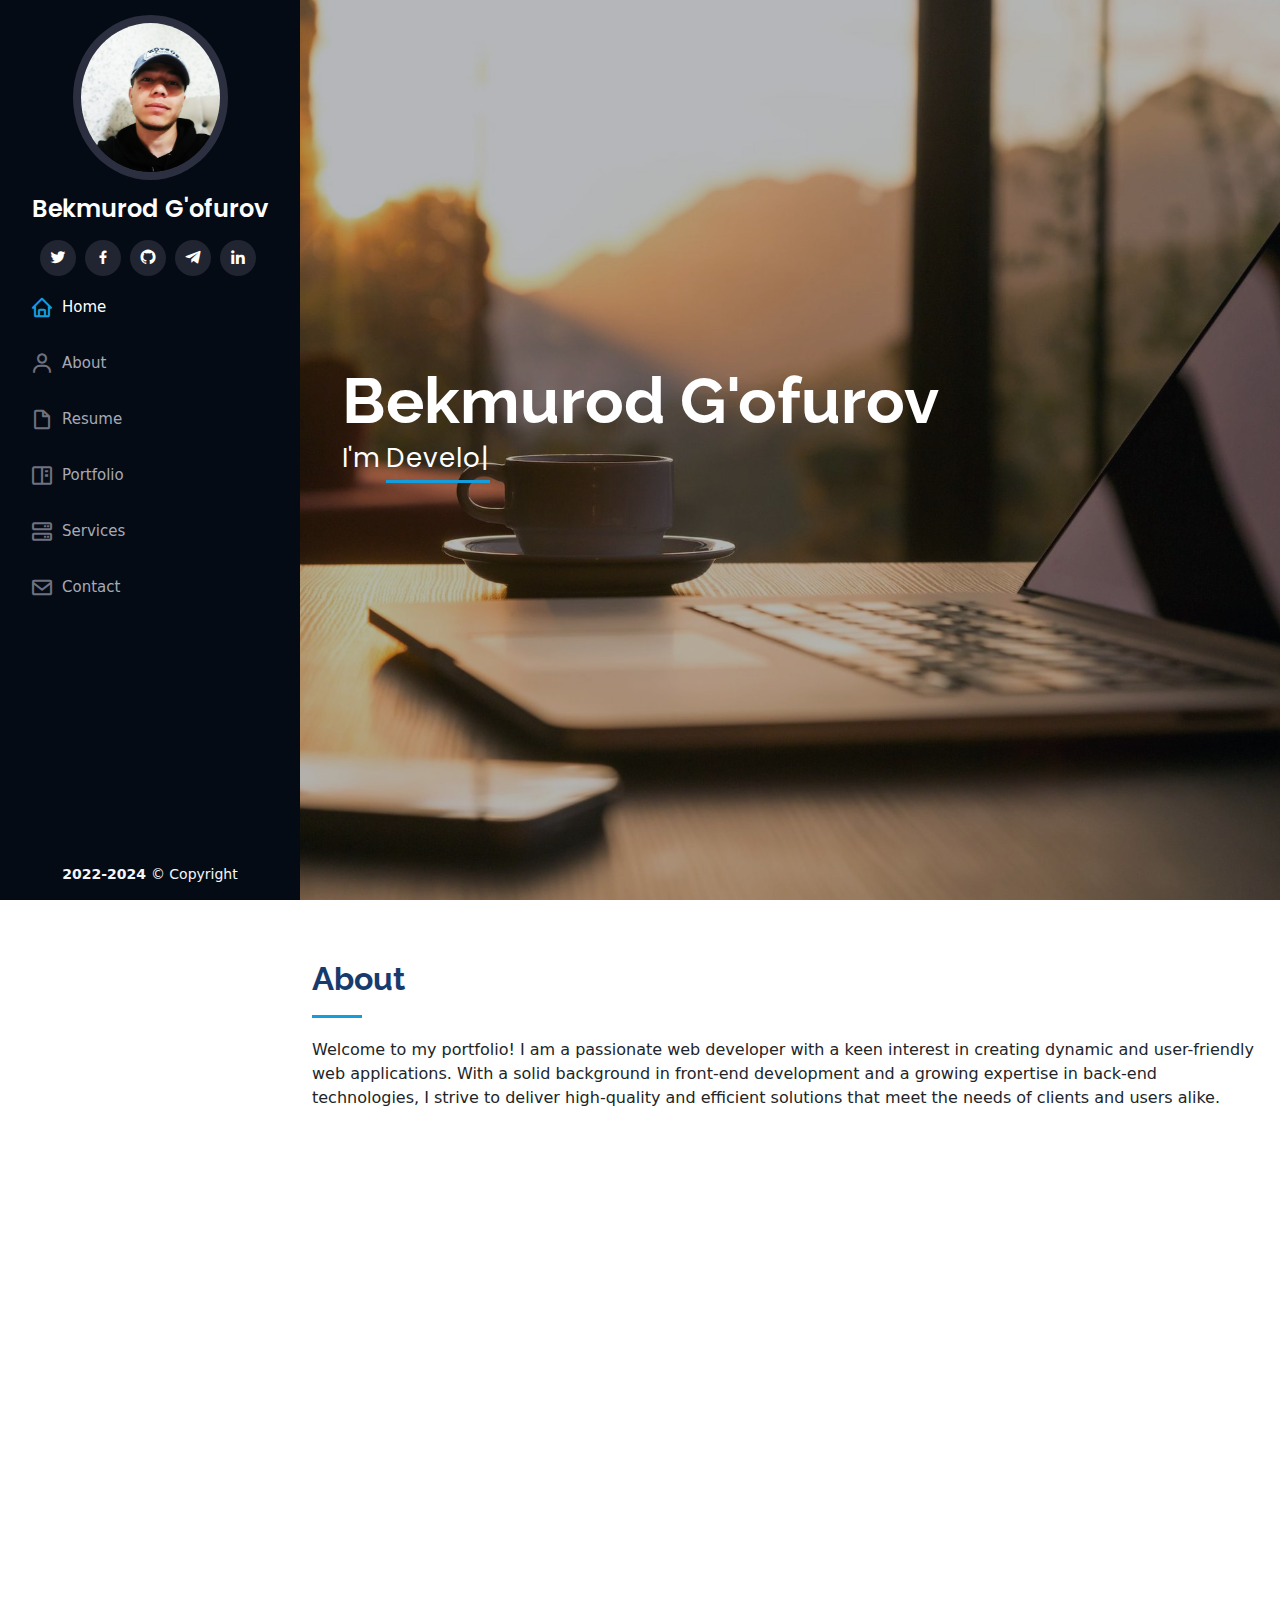
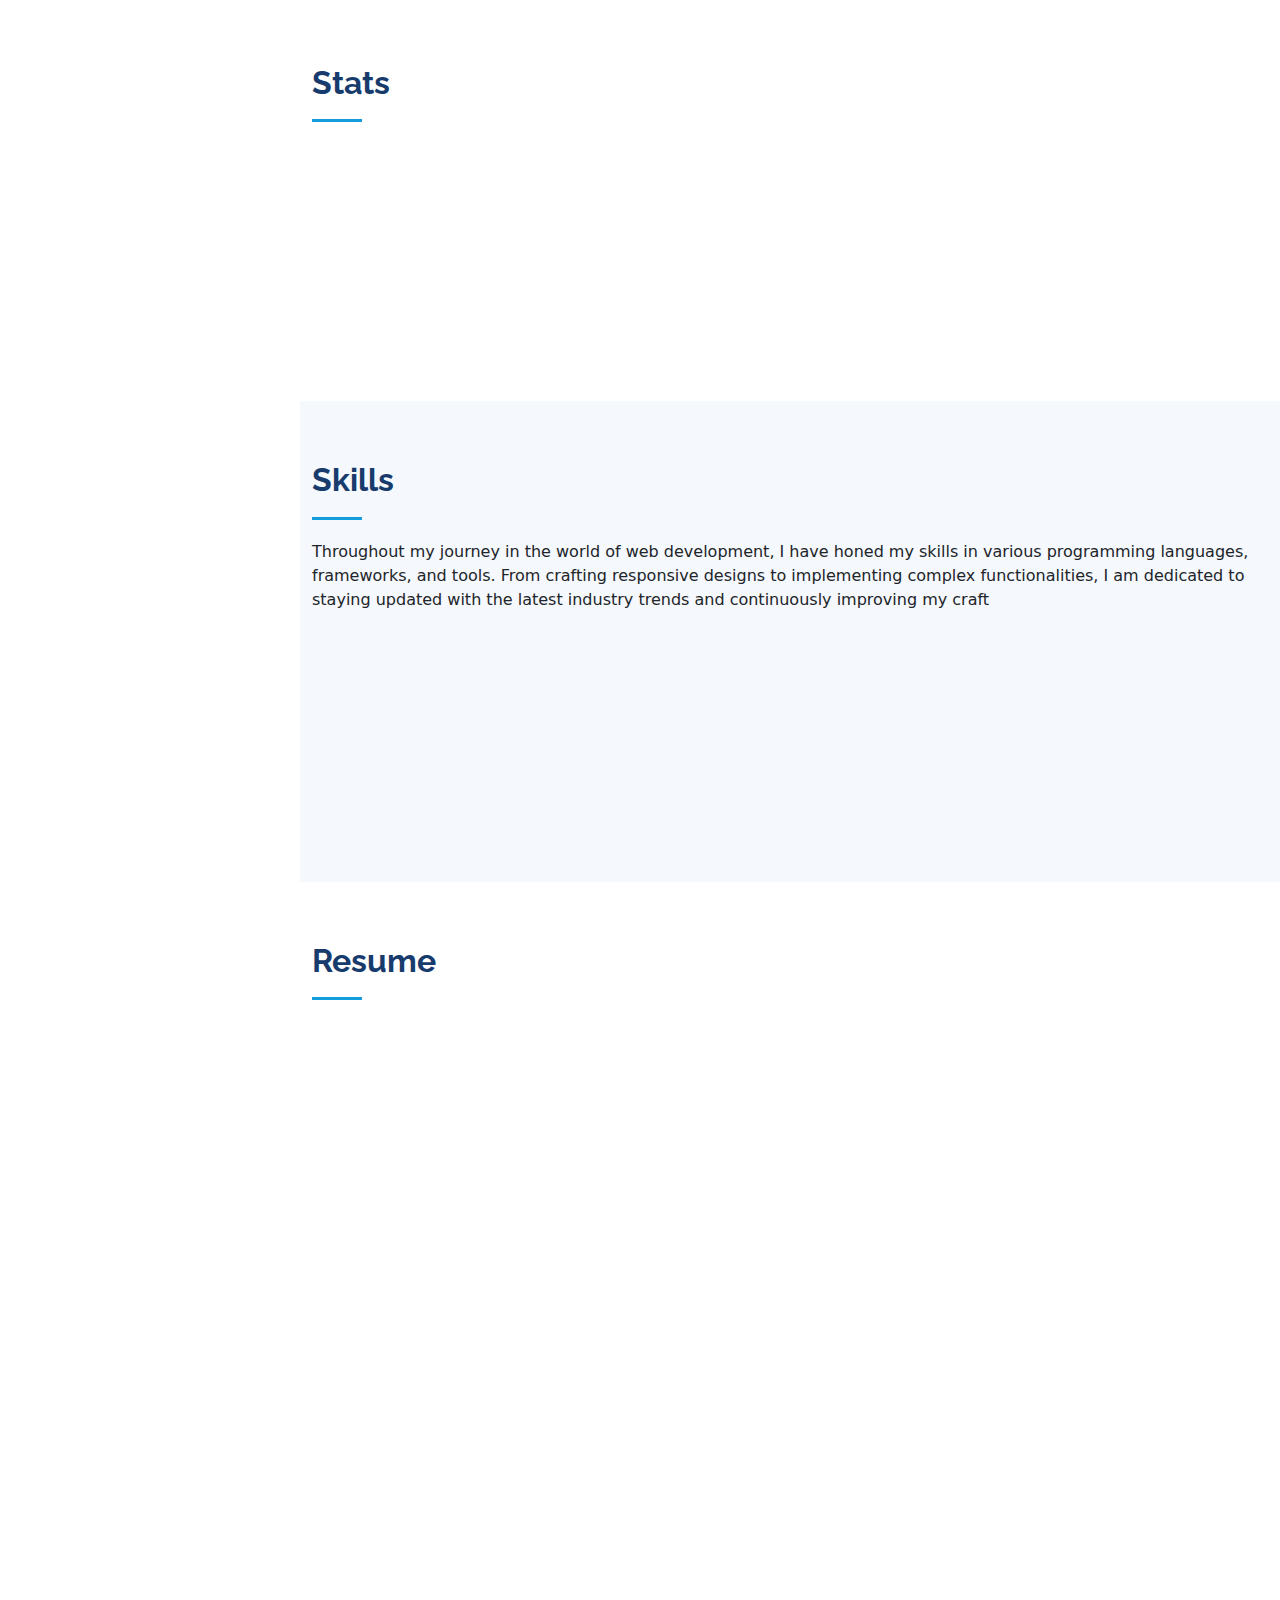
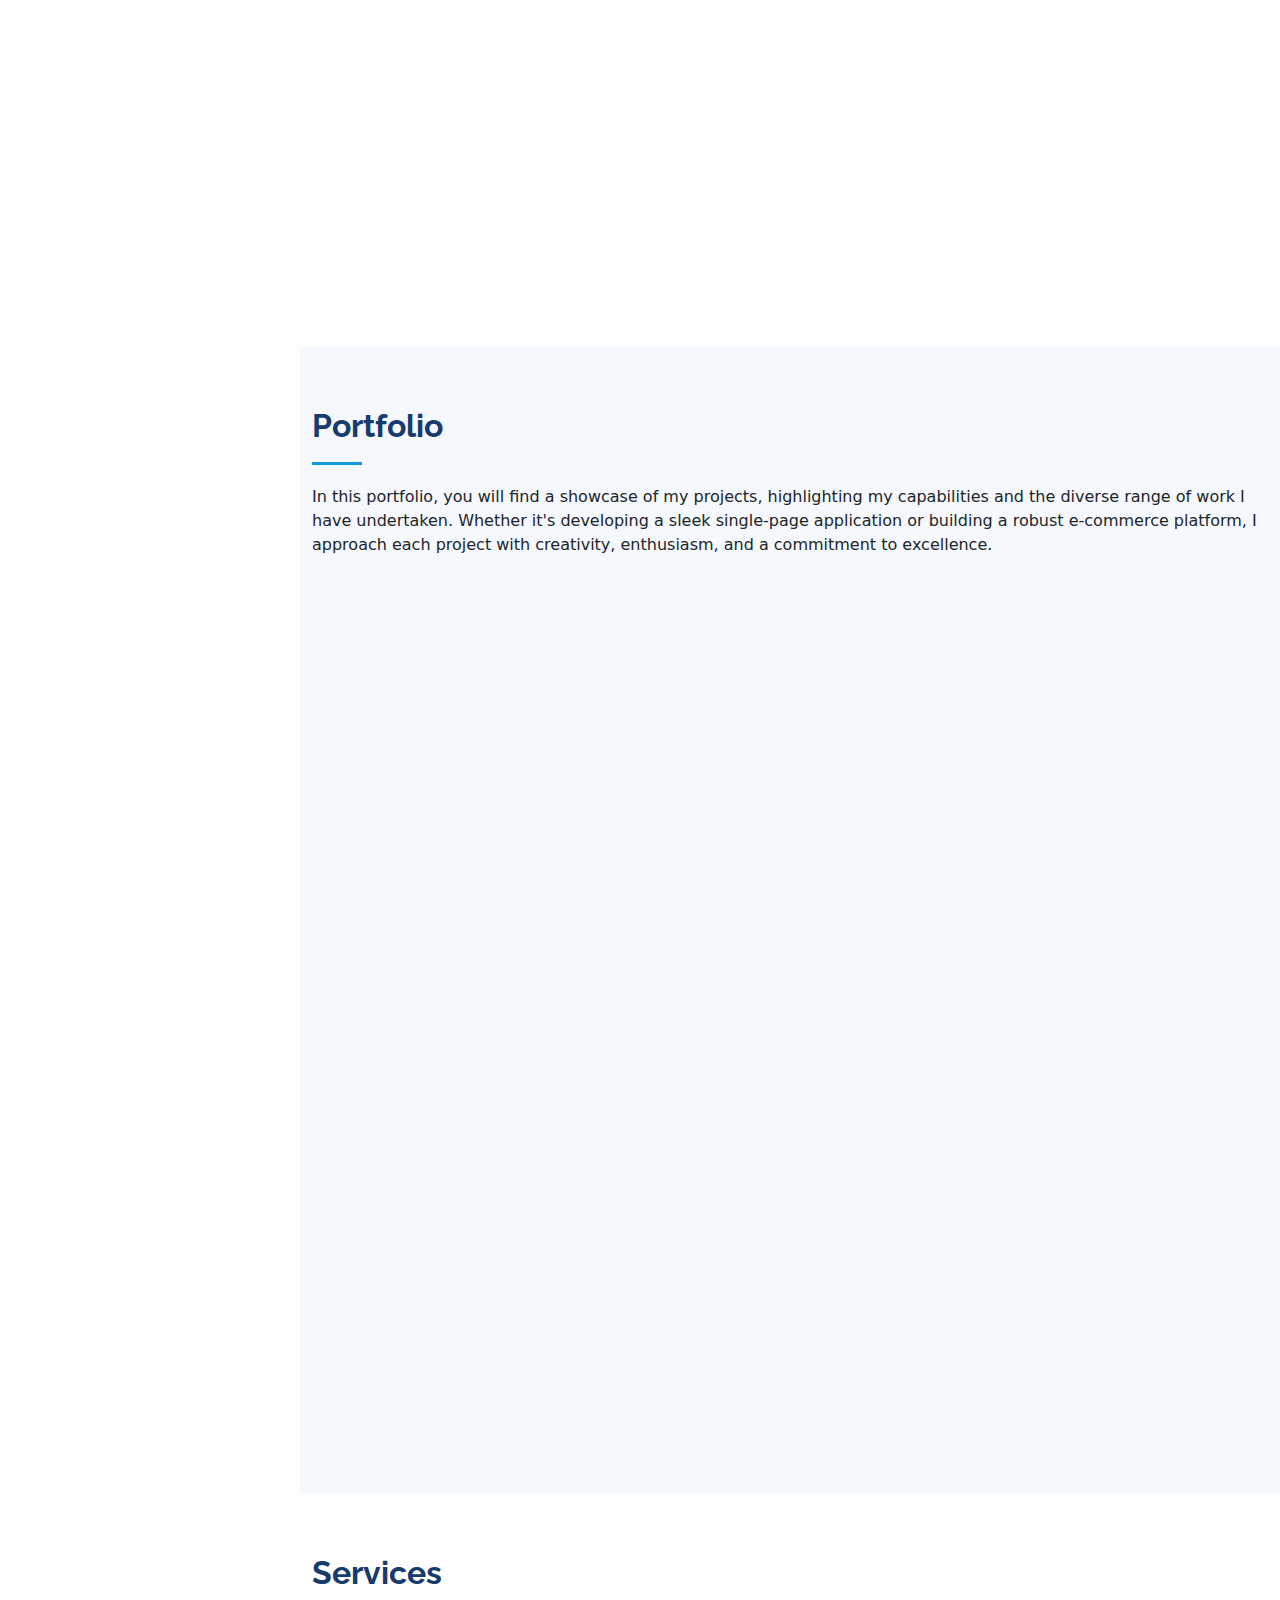
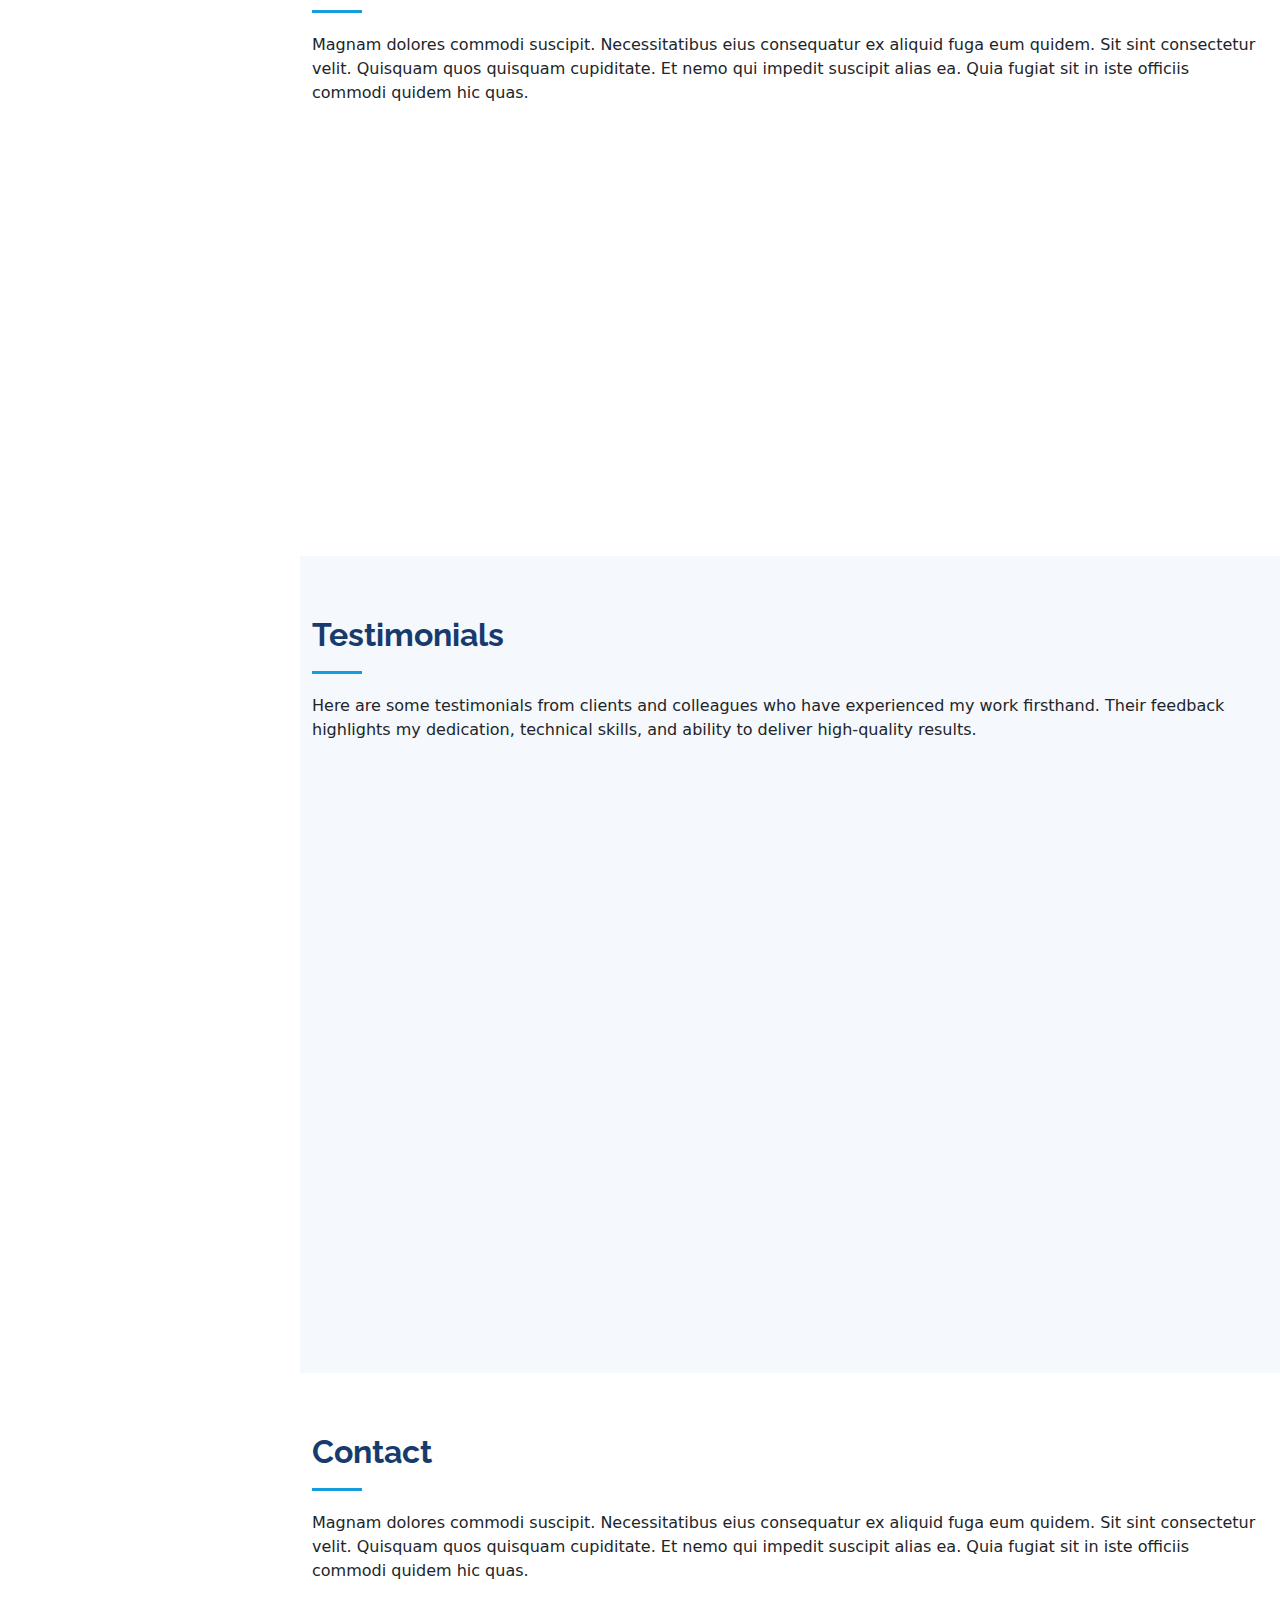
==== commit f3f5f62c: "version 1.0.1" ====
--- a/index.html
+++ b/index.html
@@ -38,6 +38,8 @@
     <!-- Template Main CSS File -->
     <link href="assets/css/style.css" rel="stylesheet" />
 
+    <!--  Bootstrap CSS link  -->
+    <link href="https://cdn.jsdelivr.net/npm/bootstrap@5.3.3/dist/css/bootstrap.min.css" rel="stylesheet">
     <!-- =======================================================
   * Template Name: iPortfolio
   * Template URL: https://bootstrapmade.com/iportfolio-bootstrap-portfolio-websites-template/
@@ -132,10 +134,7 @@
           <div class="section-title">
             <h2>About</h2>
             <p>
-              Magnam dolores commodi suscipit. Necessitatibus eius consequatur
-              ex aliquid fuga eum quidem. Sit sint consectetur velit. Quisquam
-              quos quisquam cupiditate. Et nemo qui impedit suscipit alias ea.
-              Quia fugiat sit in iste officiis commodi quidem hic quas.
+              Welcome to my portfolio! I am a passionate web developer with a keen interest in creating dynamic and user-friendly web applications. With a solid background in front-end development and a growing expertise in back-end technologies, I strive to deliver high-quality and efficient solutions that meet the needs of clients and users alike.
             </p>
           </div>
 
@@ -150,9 +149,8 @@
             </div>
             <div class="col-lg-8 pt-4 pt-lg-0 content" data-aos="fade-left">
               <h3>Telegram bot Creater &amp; Web Developer.</h3>
-              <p class="fst-italic">
-                Lorem ipsum dolor sit amet, consectetur adipiscing elit, sed do
-                eiusmod tempor incididunt ut labore et dolore magna aliqua.
+              <p class="fst-italic" style="margin-top: 28px !important;">
+                I grew up in a small village and have been passionate about creating websites since a young age. My interest in web development has only grown over the years, and I have also developed a keen interest in creating Telegram bots. This portfolio showcases my journey and the projects I have worked on.
               </p>
               <div class="row">
                 <div class="col-lg-6">
@@ -164,7 +162,7 @@
                     <li>
                       <i class="bi bi-chevron-right"></i>
                       <strong>Website:</strong>
-                      <span>www.bekmurod.dev.com</span>
+                      <span>www.bekmurod-dev.netlify.app</span>
                     </li>
                     <li>
                       <i class="bi bi-chevron-right"></i>
@@ -188,7 +186,7 @@
                     </li>
                     <li>
                       <i class="bi bi-chevron-right"></i>
-                      <strong>PhEmailone:</strong>
+                      <strong>Email:</strong>
                       <span>auth@bekmurod.dev.com</span>
                     </li>
                     <li>
@@ -198,15 +196,6 @@
                   </ul>
                 </div>
               </div>
-              <p>
-                Officiis eligendi itaque labore et dolorum mollitia officiis
-                optio vero. Quisquam sunt adipisci omnis et ut. Nulla
-                accusantium dolor incidunt officia tempore. Et eius omnis.
-                Cupiditate ut dicta maxime officiis quidem quia. Sed et
-                consectetur qui quia repellendus itaque neque. Aliquid amet
-                quidem ut quaerat cupiditate. Ab et eum qui repellendus omnis
-                culpa magni laudantium dolores.
-              </p>
             </div>
           </div>
         </div>
@@ -217,13 +206,7 @@
       <section id="facts" class="facts">
         <div class="container">
           <div class="section-title">
-            <h2>Facts</h2>
-            <p>
-              Magnam dolores commodi suscipit. Necessitatibus eius consequatur
-              ex aliquid fuga eum quidem. Sit sint consectetur velit. Quisquam
-              quos quisquam cupiditate. Et nemo qui impedit suscipit alias ea.
-              Quia fugiat sit in iste officiis commodi quidem hic quas.
-            </p>
+            <h2>Stats</h2>
           </div>
 
           <div class="row no-gutters">
@@ -304,10 +287,7 @@
           <div class="section-title">
             <h2>Skills</h2>
             <p>
-              Magnam dolores commodi suscipit. Necessitatibus eius consequatur
-              ex aliquid fuga eum quidem. Sit sint consectetur velit. Quisquam
-              quos quisquam cupiditate. Et nemo qui impedit suscipit alias ea.
-              Quia fugiat sit in iste officiis commodi quidem hic quas.
+              Throughout my journey in the world of web development, I have honed my skills in various programming languages, frameworks, and tools. From crafting responsive designs to implementing complex functionalities, I am dedicated to staying updated with the latest industry trends and continuously improving my craft
             </p>
           </div>
 
@@ -390,12 +370,6 @@
         <div class="container">
           <div class="section-title">
             <h2>Resume</h2>
-            <p>
-              Magnam dolores commodi suscipit. Necessitatibus eius consequatur
-              ex aliquid fuga eum quidem. Sit sint consectetur velit. Quisquam
-              quos quisquam cupiditate. Et nemo qui impedit suscipit alias ea.
-              Quia fugiat sit in iste officiis commodi quidem hic quas.
-            </p>
           </div>
 
           <div class="row">
@@ -405,87 +379,74 @@
                 <h4>Bekmurod G'ofuorv</h4>
                 <p>
                   <em
-                    >Innovative and deadline-driven Graphic Designer with 3+
-                    years of experience designing and developing user-centered
-                    digital/print marketing material from initial concept to
-                    final, polished deliverable.</em
+                    >Passionate web developer with a strong interest in creating websites and Telegram bots. Grew up in a small village, where I developed my love for technology and programming. Experienced in front-end and back-end development, eager to apply my skills in a dynamic work environment.</em
                   >
                 </p>
                 <ul>
-                  <li>Portland par 127,Orlando, FL</li>
-                  <li>(123) 456-7891</li>
-                  <li>alice.barkley@example.com</li>
+                  <li>Izboskan, Andijon, UZ</li>
+                  <li>(+998) 33-666-0818</li>
+                  <li>auth@bekmurod-dev.com</li>
                 </ul>
               </div>
 
               <h3 class="resume-title">Education</h3>
               <div class="resume-item">
-                <h4>Master of Fine Arts &amp; Graphic Design</h4>
-                <h5>2015 - 2016</h5>
-                <p><em>Rochester Institute of Technology, Rochester, NY</em></p>
+                <h4>Frontend Online</h4>
+                <h5>2020 - 2024</h5>
+                <p><em>Saidbek Asrlonov, Farhodbek Dadajonov, Samard Bahridiov</em></p>
                 <p>
-                  Qui deserunt veniam. Et sed aliquam labore tempore sed
-                  quisquam iusto autem sit. Ea vero voluptatum qui ut
-                  dignissimos deleniti nerada porti sand markend
+                  During the time I learned basics of Frontend developing by these people's video couses on the YouTube.
                 </p>
               </div>
               <div class="resume-item">
-                <h4>Bachelor of Fine Arts &amp; Graphic Design</h4>
-                <h5>2010 - 2014</h5>
-                <p><em>Rochester Institute of Technology, Rochester, NY</em></p>
+                <h4>Telegram bot</h4>
+                <h5>2023 - 2024</h5>
+                <p><em>My friends and ChatGPT</em></p>
                 <p>
-                  Quia nobis sequi est occaecati aut. Repudiandae et iusto quae
-                  reiciendis et quis Eius vel ratione eius unde vitae rerum
-                  voluptates asperiores voluptatem Earum molestiae consequatur
-                  neque etlon sader mart dila
+                  I learned Telegarm bot on my own but My friends helped me so many times. c
                 </p>
               </div>
             </div>
             <div class="col-lg-6" data-aos="fade-up" data-aos-delay="100">
               <h3 class="resume-title">Professional Experience</h3>
               <div class="resume-item">
-                <h4>Senior graphic design specialist</h4>
+                <h4>Personal Portfolio</h4>
                 <h5>2019 - Present</h5>
                 <p><em>Experion, New York, NY </em></p>
                 <ul>
                   <li>
-                    Lead in the design, development, and implementation of the
-                    graphic, layout, and production communication materials
+                    Designed and developed a single-page application to showcase my work and skills.
                   </li>
                   <li>
-                    Delegate tasks to the 7 members of the design team and
-                    provide counsel on all aspects of the project.
-                  </li>
-                  <li>
-                    Supervise the assessment of all graphic materials in order
-                    to ensure quality and accuracy of the design
-                  </li>
-                  <li>
-                    Oversee the efficient use of production project budgets
-                    ranging from $2,000 - $25,000
+                    Utilized modern web technologies like React, Sass, and Webpack.
                   </li>
                 </ul>
               </div>
               <div class="resume-item">
-                <h4>Graphic design specialist</h4>
+                <h4>Telegram Bot Development</h4>
                 <h5>2017 - 2018</h5>
                 <p><em>Stepping Stone Advertising, New York, NY</em></p>
                 <ul>
                   <li>
-                    Developed numerous marketing programs (logos,
-                    brochures,infographics, presentations, and advertisements).
+                    Created various Telegram bots to automate tasks and provide services.
                   </li>
                   <li>
                     Managed up to 5 projects or tasks at a given time while
                     under pressure
                   </li>
                   <li>
-                    Recommended and consulted with clients on the most
-                    appropriate graphic design
+                    Used Python, NodeJS, SQLite and the Telegram Bot API for development and deployment.
+                  </li>
+                </ul>
+              </div>
+              <h3 class="resume-title">Languages:</h3>
+              <div class="resume-item">
+                <ul>
+                  <li>
+                    <strong>Uzbek:</strong> Native
                   </li>
                   <li>
-                    Created 4+ design presentations and proposals a month for
-                    clients and account managers
+                    <strong>English:</strong> Intermediate
                   </li>
                 </ul>
               </div>
@@ -501,10 +462,7 @@
           <div class="section-title">
             <h2>Portfolio</h2>
             <p>
-              Magnam dolores commodi suscipit. Necessitatibus eius consequatur
-              ex aliquid fuga eum quidem. Sit sint consectetur velit. Quisquam
-              quos quisquam cupiditate. Et nemo qui impedit suscipit alias ea.
-              Quia fugiat sit in iste officiis commodi quidem hic quas.
+              In this portfolio, you will find a showcase of my projects, highlighting my capabilities and the diverse range of work I have undertaken. Whether it's developing a sleek single-page application or building a robust e-commerce platform, I approach each project with creativity, enthusiasm, and a commitment to excellence.
             </p>
           </div>
 
@@ -819,10 +777,7 @@
           <div class="section-title">
             <h2>Testimonials</h2>
             <p>
-              Magnam dolores commodi suscipit. Necessitatibus eius consequatur
-              ex aliquid fuga eum quidem. Sit sint consectetur velit. Quisquam
-              quos quisquam cupiditate. Et nemo qui impedit suscipit alias ea.
-              Quia fugiat sit in iste officiis commodi quidem hic quas.
+              Here are some testimonials from clients and colleagues who have experienced my work firsthand. Their feedback highlights my dedication, technical skills, and ability to deliver high-quality results.
             </p>
           </div>
 
@@ -836,10 +791,7 @@
                 <div class="testimonial-item" data-aos="fade-up">
                   <p>
                     <i class="bx bxs-quote-alt-left quote-icon-left"></i>
-                    Proin iaculis purus consequat sem cure digni ssim donec
-                    porttitora entum suscipit rhoncus. Accusantium quam,
-                    ultricies eget id, aliquam eget nibh et. Maecen aliquam,
-                    risus at semper.
+                    Working with he has been an absolute pleasure. His attention to detail and dedication to delivering high-quality work is unmatched. Our website's performance and user engagement have significantly improved since he took over the development.
                     <i class="bx bxs-quote-alt-right quote-icon-right"></i>
                   </p>
                   <img
@@ -847,8 +799,8 @@
                     class="testimonial-img"
                     alt=""
                   />
-                  <h3>Saul Goodman</h3>
-                  <h4>Ceo &amp; Founder</h4>
+                  <h3>Azizbek Qodirov</h3>
+                  <h4>AQ | Blog</h4>
                 </div>
               </div>
               <!-- End testimonial item -->
@@ -861,10 +813,7 @@
                 >
                   <p>
                     <i class="bx bxs-quote-alt-left quote-icon-left"></i>
-                    Export tempor illum tamen malis malis eram quae irure esse
-                    labore quem cillum quid cillum eram malis quorum velit fore
-                    eram velit sunt aliqua noster fugiat irure amet legam anim
-                    culpa.
+                    He is an exceptional developer with a deep understanding of both front-end and back-end technologies. His ability to quickly adapt to new challenges and deliver innovative solutions has been invaluable to our team.
                     <i class="bx bxs-quote-alt-right quote-icon-right"></i>
                   </p>
                   <img
@@ -872,8 +821,8 @@
                     class="testimonial-img"
                     alt=""
                   />
-                  <h3>Sara Wilsson</h3>
-                  <h4>Designer</h4>
+                  <h3>Jaloliddin Kozimov</h3>
+                  <h4>ProStudio</h4>
                 </div>
               </div>
               <!-- End testimonial item -->
@@ -886,9 +835,7 @@
                 >
                   <p>
                     <i class="bx bxs-quote-alt-left quote-icon-left"></i>
-                    Enim nisi quem export duis labore cillum quae magna enim
-                    sint quorum nulla quem veniam duis minim tempor labore quem
-                    eram duis noster aute amet eram fore quis sint minim.
+                    I had the opportunity to collaborate with he on several projects, and his creativity and technical skills always impressed me. He is a proactive problem-solver who consistently goes above and beyond to meet project goals.
                     <i class="bx bxs-quote-alt-right quote-icon-right"></i>
                   </p>
                   <img
@@ -896,33 +843,8 @@
                     class="testimonial-img"
                     alt=""
                   />
-                  <h3>Jena Karlis</h3>
-                  <h4>Store Owner</h4>
-                </div>
-              </div>
-              <!-- End testimonial item -->
-
-              <div class="swiper-slide">
-                <div
-                  class="testimonial-item"
-                  data-aos="fade-up"
-                  data-aos-delay="300"
-                >
-                  <p>
-                    <i class="bx bxs-quote-alt-left quote-icon-left"></i>
-                    Fugiat enim eram quae cillum dolore dolor amet nulla culpa
-                    multos export minim fugiat minim velit minim dolor enim duis
-                    veniam ipsum anim magna sunt elit fore quem dolore labore
-                    illum veniam.
-                    <i class="bx bxs-quote-alt-right quote-icon-right"></i>
-                  </p>
-                  <img
-                    src="assets/img/testimonials/testimonials-4.jpg"
-                    class="testimonial-img"
-                    alt=""
-                  />
-                  <h3>Matt Brandon</h3>
-                  <h4>Freelancer</h4>
+                  <h3>Salohiddin Xasanov</h3>
+                  <h4>_SX_</h4>
                 </div>
               </div>
               <!-- End testimonial item -->
@@ -935,10 +857,7 @@
                 >
                   <p>
                     <i class="bx bxs-quote-alt-left quote-icon-left"></i>
-                    Quis quorum aliqua sint quem legam fore sunt eram irure
-                    aliqua veniam tempor noster veniam enim culpa labore duis
-                    sunt culpa nulla illum cillum fugiat legam esse veniam culpa
-                    fore nisi cillum quid.
+                    He developed a custom Telegram bot for our business, and it has greatly streamlined our operations. His expertise and professionalism made the entire process smooth and efficient. I highly recommend his services.
                     <i class="bx bxs-quote-alt-right quote-icon-right"></i>
                   </p>
                   <img
@@ -946,8 +865,8 @@
                     class="testimonial-img"
                     alt=""
                   />
-                  <h3>John Larson</h3>
-                  <h4>Entrepreneur</h4>
+                  <h3>Shohrux Shokirjonov</h3>
+                  <h4>PUBG UC</h4>
                 </div>
               </div>
               <!-- End testimonial item -->
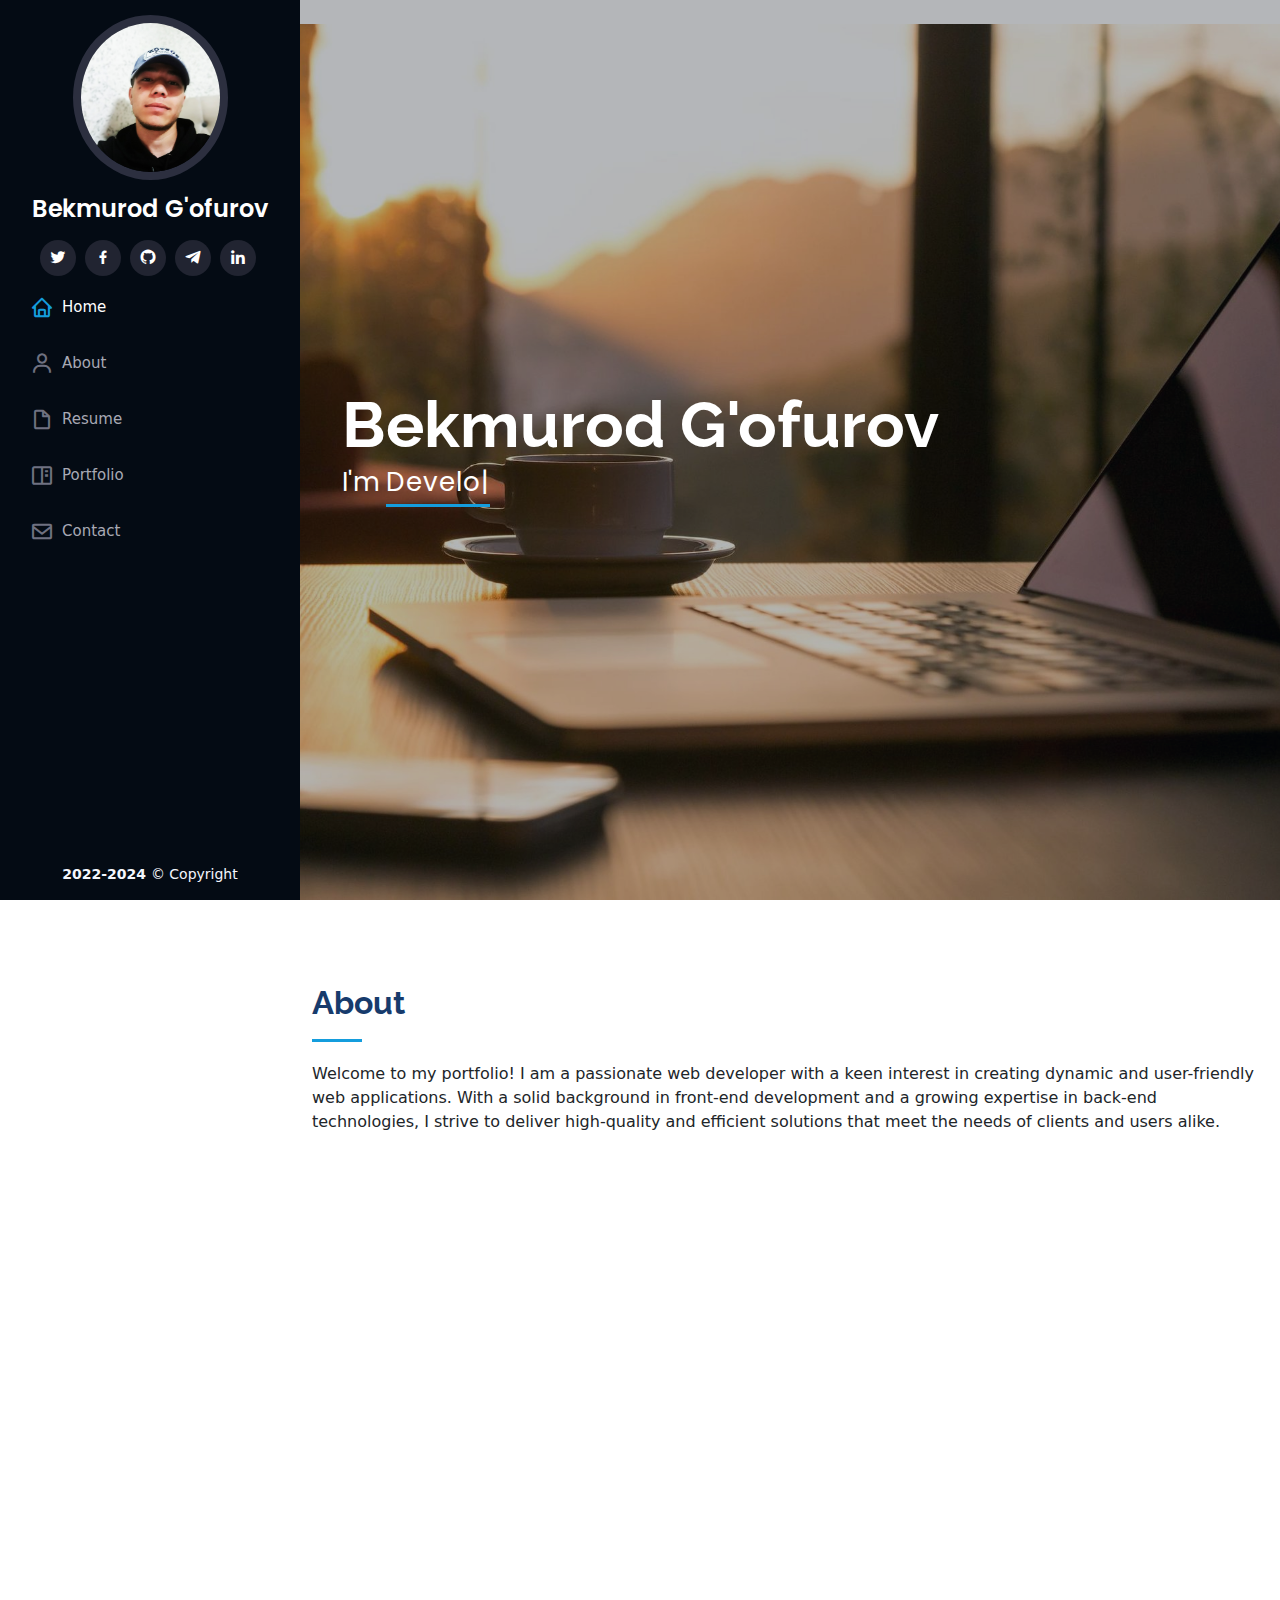
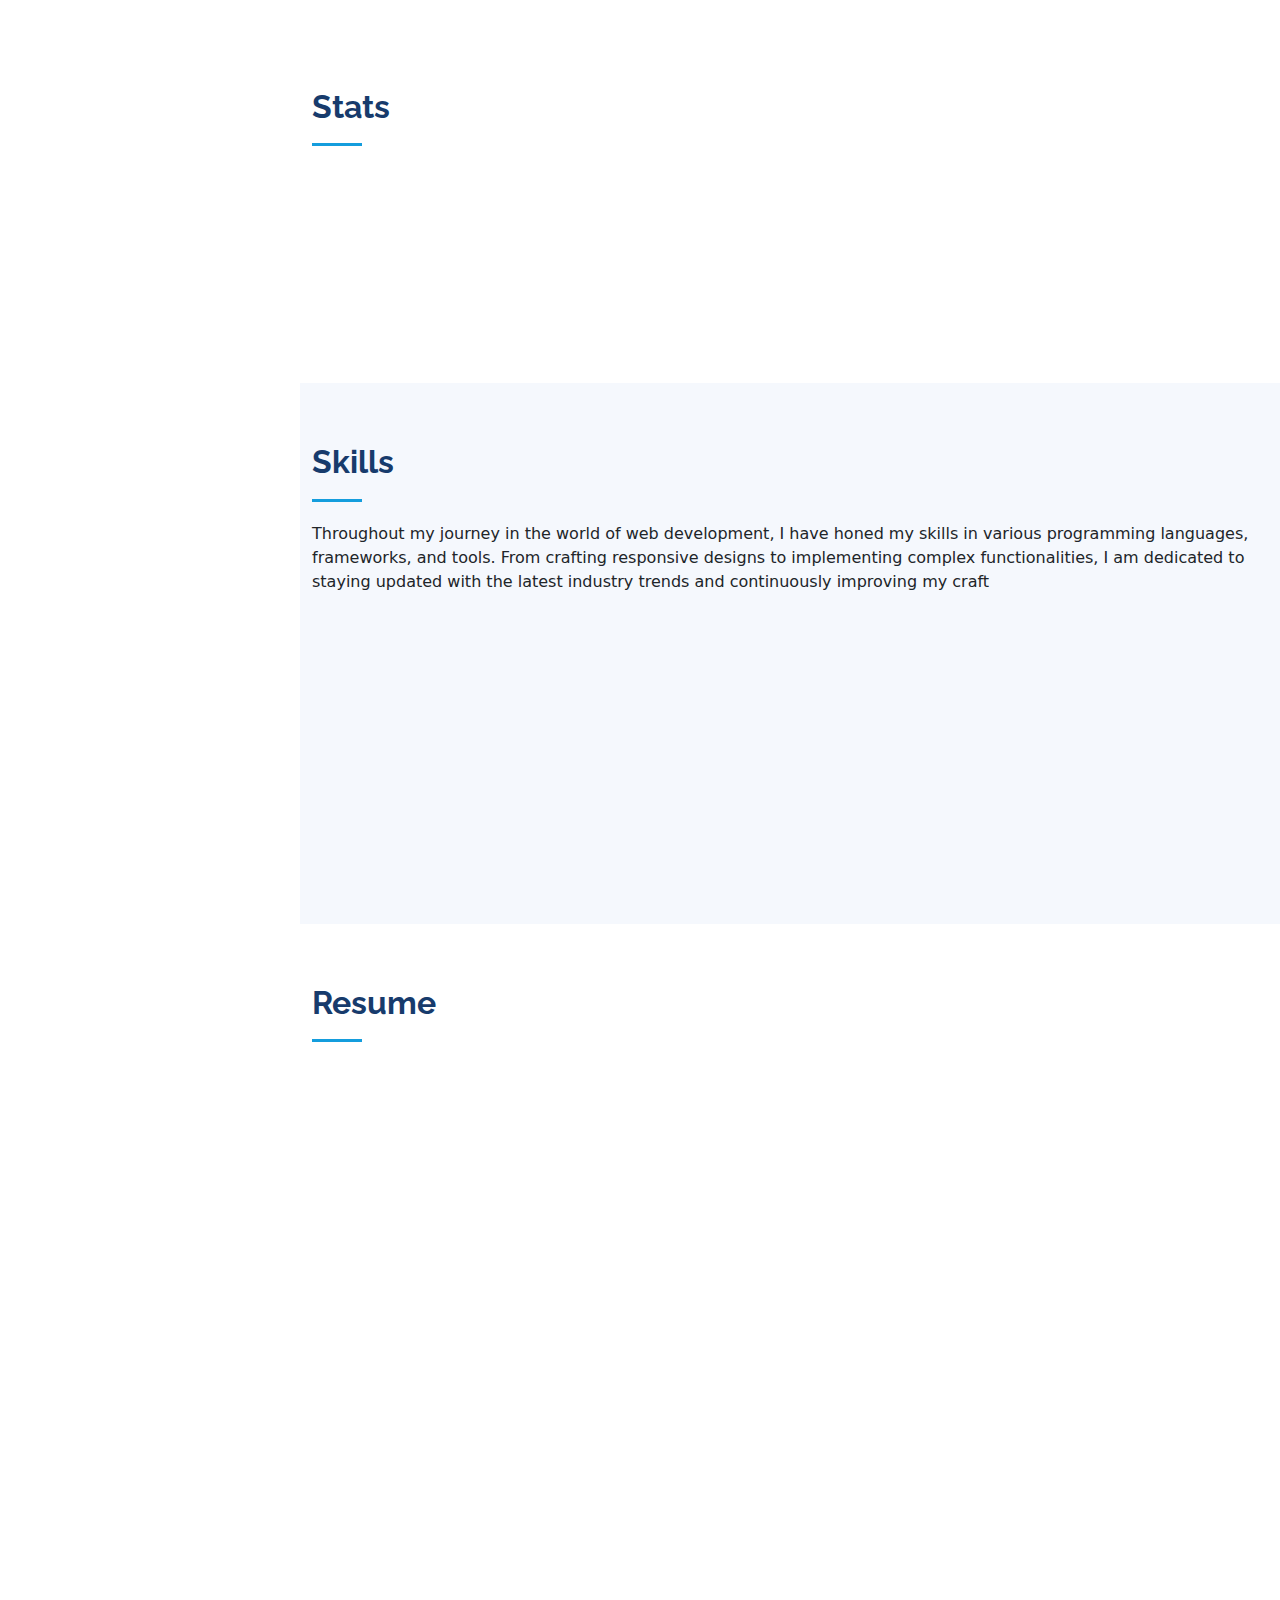
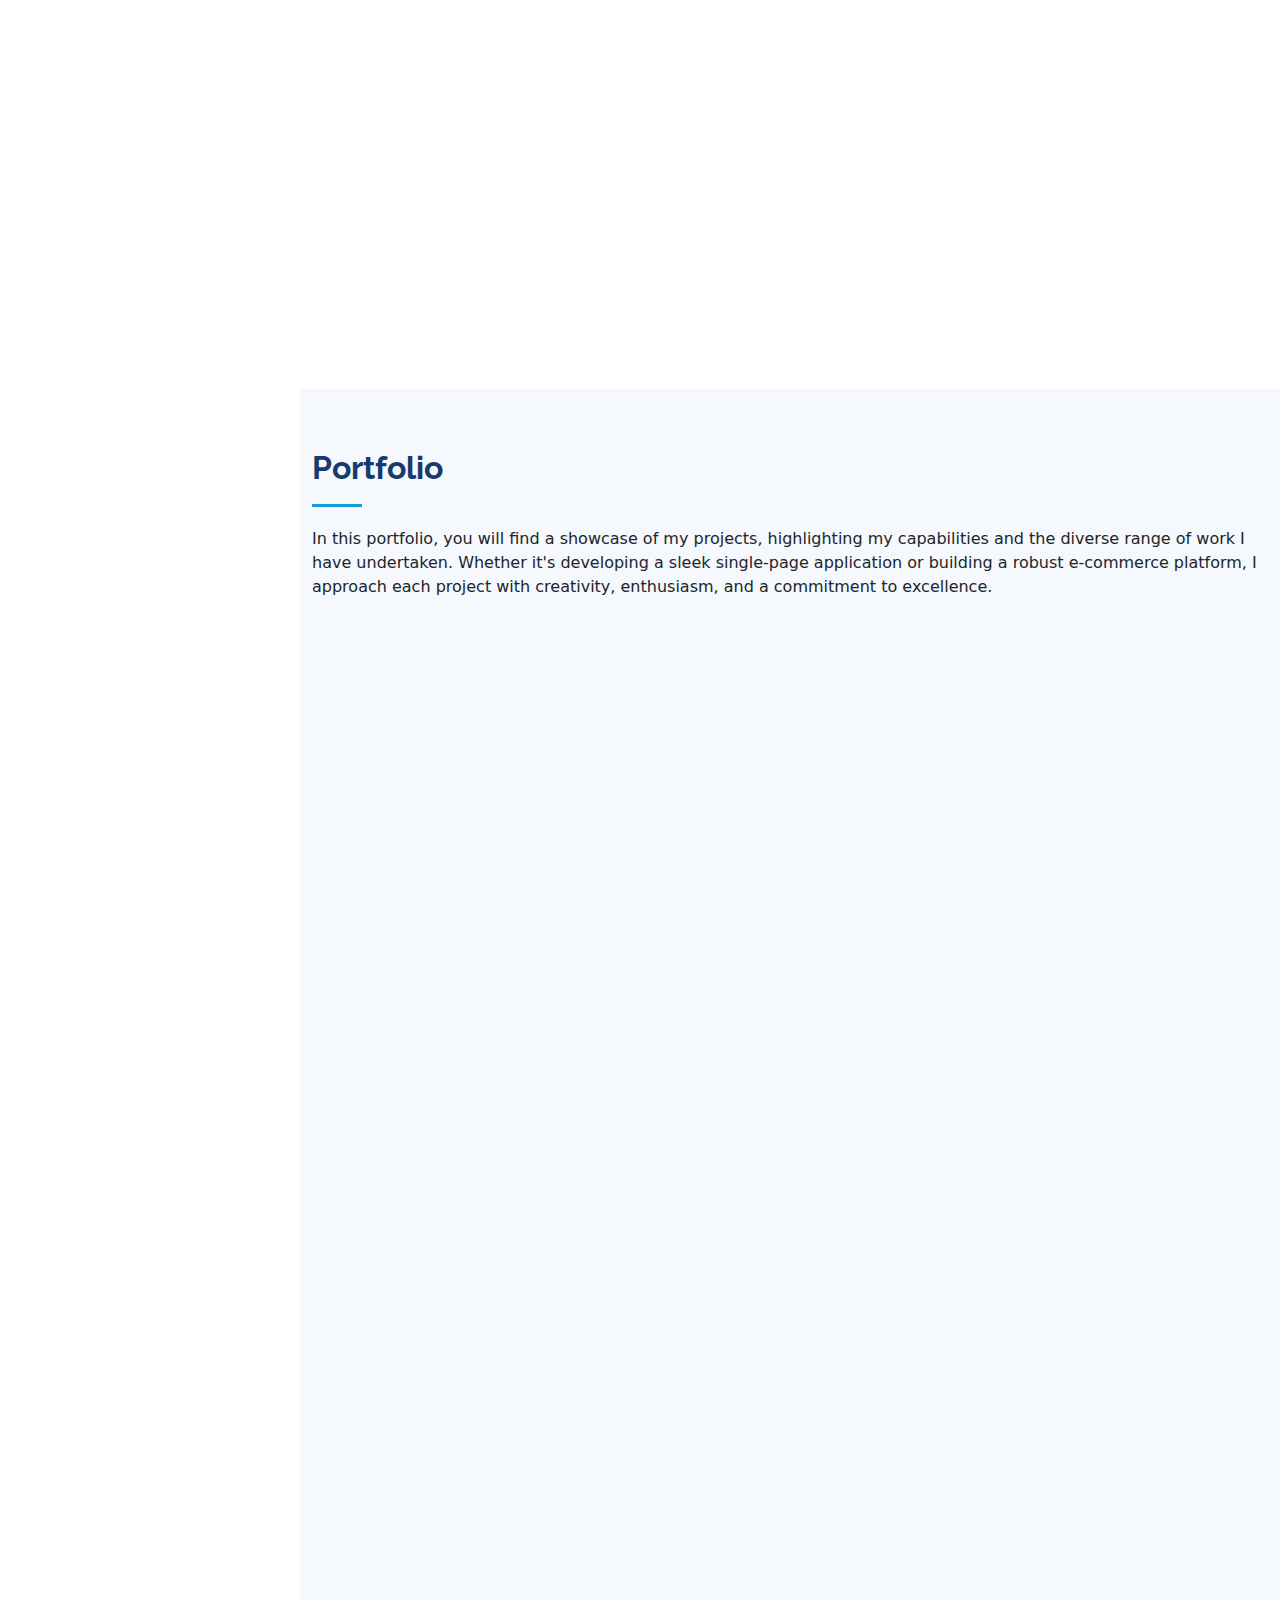
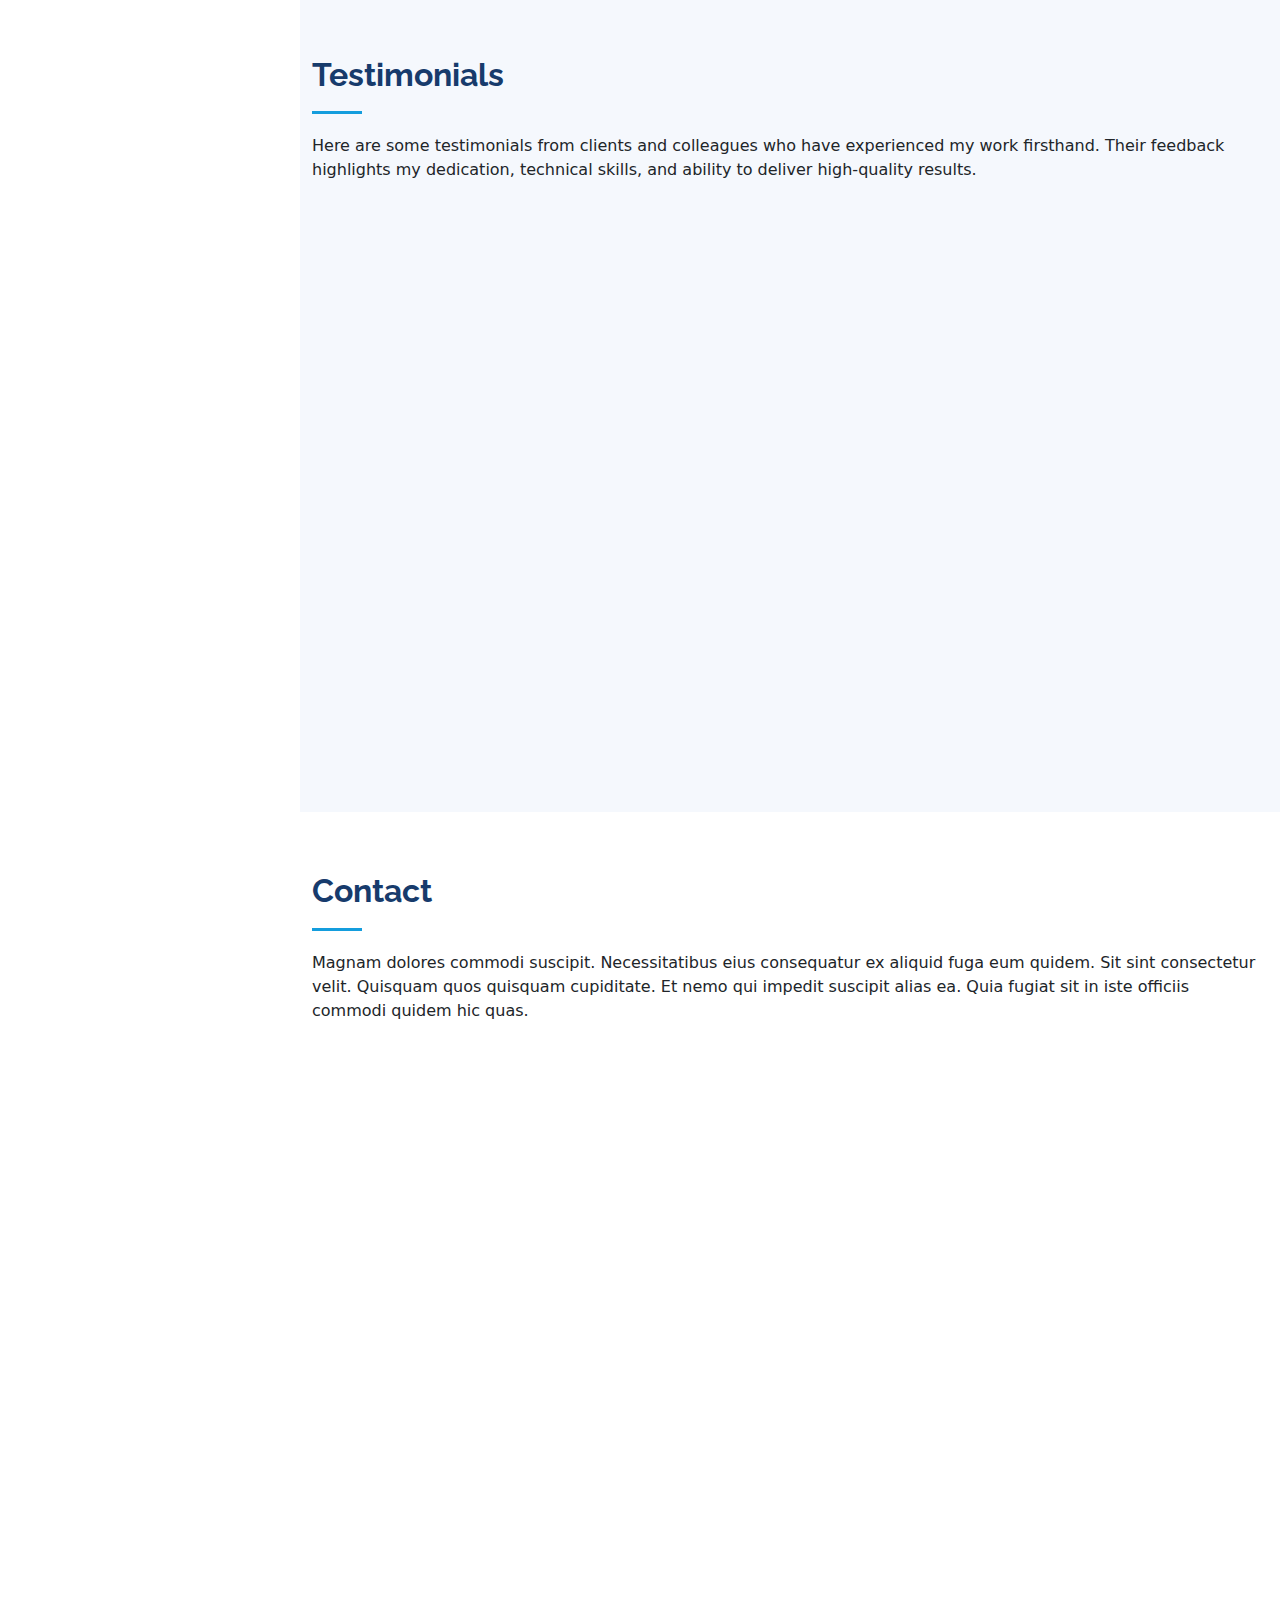
==== commit 76f7c6fc: "media" ====
--- a/index.html
+++ b/index.html
@@ -1,1014 +1,810 @@
-<!DOCTYPE html>
-<html lang="en">
-  <head>
-    <meta charset="utf-8" />
-    <meta content="width=device-width, initial-scale=1.0" name="viewport" />
-
-    <title>iPortfolio Bootstrap Template - Index</title>
-    <meta content="" name="description" />
-    <meta content="" name="keywords" />
-
-    <!-- Favicons -->
-    <link href="assets/img/favicon.png" rel="icon" />
-    <link href="assets/img/apple-touch-icon.png" rel="apple-touch-icon" />
-
-    <!-- Google Fonts -->
-    <link
-      href="https://fonts.googleapis.com/css?family=Open+Sans:300,300i,400,400i,600,600i,700,700i|Raleway:300,300i,400,400i,500,500i,600,600i,700,700i|Poppins:300,300i,400,400i,500,500i,600,600i,700,700i"
-      rel="stylesheet"
-    />
-
-    <!-- Vendor CSS Files -->
-    <link href="assets/vendor/aos/aos.css" rel="stylesheet" />
-    <link
-      href="assets/vendor/bootstrap/css/bootstrap.min.css"
-      rel="stylesheet"
-    />
-    <link
-      href="assets/vendor/bootstrap-icons/bootstrap-icons.css"
-      rel="stylesheet"
-    />
-    <link href="assets/vendor/boxicons/css/boxicons.min.css" rel="stylesheet" />
-    <link
-      href="assets/vendor/glightbox/css/glightbox.min.css"
-      rel="stylesheet"
-    />
-    <link href="assets/vendor/swiper/swiper-bundle.min.css" rel="stylesheet" />
-
-    <!-- Template Main CSS File -->
-    <link href="assets/css/style.css" rel="stylesheet" />
-
-    <!--  Bootstrap CSS link  -->
-    <link href="https://cdn.jsdelivr.net/npm/bootstrap@5.3.3/dist/css/bootstrap.min.css" rel="stylesheet">
-    <!-- =======================================================
-  * Template Name: iPortfolio
-  * Template URL: https://bootstrapmade.com/iportfolio-bootstrap-portfolio-websites-template/
-  * Updated: Mar 17 2024 with Bootstrap v5.3.3
-  * Author: BootstrapMade.com
-  * License: https://bootstrapmade.com/license/
-  ======================================================== -->
-  </head>
-
-  <body>
-    <!-- ======= Mobile nav toggle button ======= -->
-    <i class="bi bi-list mobile-nav-toggle d-xl-none"></i>
-
-    <!-- ======= Header ======= -->
-    <header id="header">
-      <div class="d-flex flex-column">
-        <div class="profile">
-          <img
-            src="assets/img/profile-main.jpg"
-            alt="profile"
-            class="profile-img rounded-circle"
-            width="154px"
-          />
-          <h1 class="text-light"><a href="index.html">Bekmurod G'ofurov</a></h1>
-          <div class="social-links mt-3 text-center">
-            <a href="https://x.com/BekmurodGofurov" class="twitter"><i class="bx bxl-twitter"></i></a>
-            <a href="https://www.facebook.com/bekmurod.dev/" class="facebook"><i class="bx bxl-facebook"></i></a>
-            <a href="https://github.com/BekmurodGofurov" class="instagram"><i class="bx bxl-github"></i></a>
-            <a href="https://t.me/Bekmurod_Gofurov" class="google-plus"><i class="bx bxl-telegram"></i></a>
-            <a href="https://www.linkedin.com/in/bekmurod-gofurov/" class="linkedin"><i class="bx bxl-linkedin"></i></a>
-          </div>
-        </div>
-
-        <nav id="navbar" class="nav-menu navbar">
-          <ul>
-            <li>
-              <a href="#hero" class="nav-link scrollto active"
-                ><i class="bx bx-home"></i> <span>Home</span></a
-              >
-            </li>
-            <li>
-              <a href="#about" class="nav-link scrollto"
-                ><i class="bx bx-user"></i> <span>About</span></a
-              >
-            </li>
-            <li>
-              <a href="#resume" class="nav-link scrollto"
-                ><i class="bx bx-file-blank"></i> <span>Resume</span></a
-              >
-            </li>
-            <li>
-              <a href="#portfolio" class="nav-link scrollto"
-                ><i class="bx bx-book-content"></i> <span>Portfolio</span></a
-              >
-            </li>
-            <li>
-              <a href="#services" class="nav-link scrollto"
-                ><i class="bx bx-server"></i> <span>Services</span></a
-              >
-            </li>
-            <li>
-              <a href="#contact" class="nav-link scrollto"
-                ><i class="bx bx-envelope"></i> <span>Contact</span></a
-              >
-            </li>
-          </ul>
-        </nav>
-        <!-- .nav-menu -->
-      </div>
-    </header>
-    <!-- End Header -->
-
-    <!-- ======= Hero Section ======= -->
-    <section
-      id="hero"
-      class="d-flex flex-column justify-content-center align-items-center"
-    >
-      <div class="hero-container" data-aos="fade-in">
-        <h1>Bekmurod G'ofurov</h1>
-        <p>
-          I'm
-          <span class="typed" data-typed-items="Developer, Freelancer"></span>
-        </p>
-      </div>
-    </section>
-    <!-- End Hero -->
-
-    <main id="main">
-      <!-- ======= About Section ======= -->
-      <section id="about" class="about">
-        <div class="container">
-          <div class="section-title">
-            <h2>About</h2>
-            <p>
-              Welcome to my portfolio! I am a passionate web developer with a keen interest in creating dynamic and user-friendly web applications. With a solid background in front-end development and a growing expertise in back-end technologies, I strive to deliver high-quality and efficient solutions that meet the needs of clients and users alike.
-            </p>
-          </div>
-
-          <div class="row">
-            <div class="col-lg-4" data-aos="fade-right">
-              <img
-                src="assets/img/about_photo.jpg"
-                alt="about photo"
-                class="img-fluid"
-                alt=""
-              />
-            </div>
-            <div class="col-lg-8 pt-4 pt-lg-0 content" data-aos="fade-left">
-              <h3>Telegram bot Creater &amp; Web Developer.</h3>
-              <p class="fst-italic" style="margin-top: 28px !important;">
-                I grew up in a small village and have been passionate about creating websites since a young age. My interest in web development has only grown over the years, and I have also developed a keen interest in creating Telegram bots. This portfolio showcases my journey and the projects I have worked on.
-              </p>
-              <div class="row">
-                <div class="col-lg-6">
-                  <ul>
-                    <li>
-                      <i class="bi bi-chevron-right"></i>
-                      <strong>Birthday:</strong> <span>18 Avgust 2006</span>
-                    </li>
-                    <li>
-                      <i class="bi bi-chevron-right"></i>
-                      <strong>Website:</strong>
-                      <span>www.bekmurod-dev.netlify.app</span>
-                    </li>
-                    <li>
-                      <i class="bi bi-chevron-right"></i>
-                      <strong>Phone:</strong> <span>+998 33 666 0818</span>
-                    </li>
-                    <li>
-                      <i class="bi bi-chevron-right"></i>
-                      <strong>City:</strong> <span>Andijon, UZ</span>
-                    </li>
-                  </ul>
-                </div>
-                <div class="col-lg-6">
-                  <ul>
-                    <li>
-                      <i class="bi bi-chevron-right"></i> <strong>Age:</strong>
-                      <span>18</span>
-                    </li>
-                    <li>
-                      <i class="bi bi-chevron-right"></i>
-                      <strong>Degree:</strong> <span>Junyor</span>
-                    </li>
-                    <li>
-                      <i class="bi bi-chevron-right"></i>
-                      <strong>Email:</strong>
-                      <span>auth@bekmurod.dev.com</span>
-                    </li>
-                    <li>
-                      <i class="bi bi-chevron-right"></i>
-                      <strong>Freelance:</strong> <span>Available</span>
-                    </li>
-                  </ul>
-                </div>
-              </div>
-            </div>
-          </div>
-        </div>
-      </section>
-      <!-- End About Section -->
-
-      <!-- ======= Facts Section ======= -->
-      <section id="facts" class="facts">
-        <div class="container">
-          <div class="section-title">
-            <h2>Stats</h2>
-          </div>
-
-          <div class="row no-gutters">
-            <div
-              class="col-lg-3 col-md-6 d-md-flex align-items-md-stretch"
-              data-aos="fade-up"
-            >
-              <div class="count-box">
-                <i class="bi bi-emoji-smile"></i>
-                <span
-                  data-purecounter-start="0"
-                  data-purecounter-end="232"
-                  data-purecounter-duration="1"
-                  class="purecounter"
-                ></span>
-                <p><strong>Happy Clients</strong> consequuntur quae</p>
-              </div>
-            </div>
-
-            <div
-              class="col-lg-3 col-md-6 d-md-flex align-items-md-stretch"
-              data-aos="fade-up"
-              data-aos-delay="100"
-            >
-              <div class="count-box">
-                <i class="bi bi-journal-richtext"></i>
-                <span
-                  data-purecounter-start="0"
-                  data-purecounter-end="521"
-                  data-purecounter-duration="1"
-                  class="purecounter"
-                ></span>
-                <p><strong>Projects</strong> adipisci atque cum quia aut</p>
-              </div>
-            </div>
-
-            <div
-              class="col-lg-3 col-md-6 d-md-flex align-items-md-stretch"
-              data-aos="fade-up"
-              data-aos-delay="200"
-            >
-              <div class="count-box">
-                <i class="bi bi-headset"></i>
-                <span
-                  data-purecounter-start="0"
-                  data-purecounter-end="1453"
-                  data-purecounter-duration="1"
-                  class="purecounter"
-                ></span>
-                <p><strong>Hours Of Support</strong> aut commodi quaerat</p>
-              </div>
-            </div>
-
-            <div
-              class="col-lg-3 col-md-6 d-md-flex align-items-md-stretch"
-              data-aos="fade-up"
-              data-aos-delay="300"
-            >
-              <div class="count-box">
-                <i class="bi bi-people"></i>
-                <span
-                  data-purecounter-start="0"
-                  data-purecounter-end="32"
-                  data-purecounter-duration="1"
-                  class="purecounter"
-                ></span>
-                <p><strong>Hard Workers</strong> rerum asperiores dolor</p>
-              </div>
-            </div>
-          </div>
-        </div>
-      </section>
-      <!-- End Facts Section -->
-
-      <!-- ======= Skills Section ======= -->
-      <section id="skills" class="skills section-bg">
-        <div class="container">
-          <div class="section-title">
-            <h2>Skills</h2>
-            <p>
-              Throughout my journey in the world of web development, I have honed my skills in various programming languages, frameworks, and tools. From crafting responsive designs to implementing complex functionalities, I am dedicated to staying updated with the latest industry trends and continuously improving my craft
-            </p>
-          </div>
-
-          <div class="row skills-content">
-            <div class="col-lg-6" data-aos="fade-up">
-              <div class="progress">
-                <span class="skill">HTML <i class="val">70%</i></span>
-                <div class="progress-bar-wrap">
-                  <div
-                    class="progress-bar"
-                    role="progressbar"
-                    aria-valuenow="70"
-                    aria-valuemin="0"
-                    aria-valuemax="100"
-                  ></div>
-                </div>
-              </div>
-
-              <div class="progress">
-                <span class="skill">CSS <i class="val">60%</i></span>
-                <div class="progress-bar-wrap">
-                  <div
-                    class="progress-bar"
-                    role="progressbar"
-                    aria-valuenow="60"
-                    aria-valuemin="0"
-                    aria-valuemax="100"
-                  ></div>
-                </div>
-              </div>
-
-              <div class="progress">
-                <span class="skill">JavaScript <i class="val">60%</i></span>
-                <div class="progress-bar-wrap">
-                  <div
-                    class="progress-bar"
-                    role="progressbar"
-                    aria-valuenow="60"
-                    aria-valuemin="0"
-                    aria-valuemax="100"
-                  ></div>
-                </div>
-              </div>
-            </div>
-
-            <div class="col-lg-6" data-aos="fade-up" data-aos-delay="100">
-              <div class="progress">
-                <span class="skill">Python <i class="val">65%</i></span>
-                <div class="progress-bar-wrap">
-                  <div
-                    class="progress-bar"
-                    role="progressbar"
-                    aria-valuenow="65"
-                    aria-valuemin="0"
-                    aria-valuemax="100"
-                  ></div>
-                </div>
-              </div>
-
-              <div class="progress">
-                <span class="skill">SQLite <i class="val">50%</i></span>
-                <div class="progress-bar-wrap">
-                  <div
-                    class="progress-bar"
-                    role="progressbar"
-                    aria-valuenow="50"
-                    aria-valuemin="0"
-                    aria-valuemax="100"
-                  ></div>
-                </div>
-              </div>
-            </div>
-          </div>
-        </div>
-      </section>
-      <!-- End Skills Section -->
-
-      <!-- ======= Resume Section ======= -->
-      <section id="resume" class="resume">
-        <div class="container">
-          <div class="section-title">
-            <h2>Resume</h2>
-          </div>
-
-          <div class="row">
-            <div class="col-lg-6" data-aos="fade-up">
-              <h3 class="resume-title">Sumary</h3>
-              <div class="resume-item pb-0">
-                <h4>Bekmurod G'ofuorv</h4>
-                <p>
-                  <em
-                    >Passionate web developer with a strong interest in creating websites and Telegram bots. Grew up in a small village, where I developed my love for technology and programming. Experienced in front-end and back-end development, eager to apply my skills in a dynamic work environment.</em
-                  >
-                </p>
-                <ul>
-                  <li>Izboskan, Andijon, UZ</li>
-                  <li>(+998) 33-666-0818</li>
-                  <li>auth@bekmurod-dev.com</li>
-                </ul>
-              </div>
-
-              <h3 class="resume-title">Education</h3>
-              <div class="resume-item">
-                <h4>Frontend Online</h4>
-                <h5>2020 - 2024</h5>
-                <p><em>Saidbek Asrlonov, Farhodbek Dadajonov, Samard Bahridiov</em></p>
-                <p>
-                  During the time I learned basics of Frontend developing by these people's video couses on the YouTube.
-                </p>
-              </div>
-              <div class="resume-item">
-                <h4>Telegram bot</h4>
-                <h5>2023 - 2024</h5>
-                <p><em>My friends and ChatGPT</em></p>
-                <p>
-                  I learned Telegarm bot on my own but My friends helped me so many times. c
-                </p>
-              </div>
-            </div>
-            <div class="col-lg-6" data-aos="fade-up" data-aos-delay="100">
-              <h3 class="resume-title">Professional Experience</h3>
-              <div class="resume-item">
-                <h4>Personal Portfolio</h4>
-                <h5>2019 - Present</h5>
-                <p><em>Experion, New York, NY </em></p>
-                <ul>
-                  <li>
-                    Designed and developed a single-page application to showcase my work and skills.
-                  </li>
-                  <li>
-                    Utilized modern web technologies like React, Sass, and Webpack.
-                  </li>
-                </ul>
-              </div>
-              <div class="resume-item">
-                <h4>Telegram Bot Development</h4>
-                <h5>2017 - 2018</h5>
-                <p><em>Stepping Stone Advertising, New York, NY</em></p>
-                <ul>
-                  <li>
-                    Created various Telegram bots to automate tasks and provide services.
-                  </li>
-                  <li>
-                    Managed up to 5 projects or tasks at a given time while
-                    under pressure
-                  </li>
-                  <li>
-                    Used Python, NodeJS, SQLite and the Telegram Bot API for development and deployment.
-                  </li>
-                </ul>
-              </div>
-              <h3 class="resume-title">Languages:</h3>
-              <div class="resume-item">
-                <ul>
-                  <li>
-                    <strong>Uzbek:</strong> Native
-                  </li>
-                  <li>
-                    <strong>English:</strong> Intermediate
-                  </li>
-                </ul>
-              </div>
-            </div>
-          </div>
-        </div>
-      </section>
-      <!-- End Resume Section -->
-
-      <!-- ======= Portfolio Section ======= -->
-      <section id="portfolio" class="portfolio section-bg">
-        <div class="container">
-          <div class="section-title">
-            <h2>Portfolio</h2>
-            <p>
-              In this portfolio, you will find a showcase of my projects, highlighting my capabilities and the diverse range of work I have undertaken. Whether it's developing a sleek single-page application or building a robust e-commerce platform, I approach each project with creativity, enthusiasm, and a commitment to excellence.
-            </p>
-          </div>
-
-          <div class="row" data-aos="fade-up">
-            <div class="col-lg-12 d-flex justify-content-center">
-              <ul id="portfolio-flters">
-                <li data-filter="*" class="filter-active">All</li>
-                <li data-filter=".filter-app">App</li>
-                <li data-filter=".filter-card">Card</li>
-                <li data-filter=".filter-web">Web</li>
-              </ul>
-            </div>
-          </div>
-
-          <div
-            class="row portfolio-container"
-            data-aos="fade-up"
-            data-aos-delay="100"
-          >
-            <div class="col-lg-4 col-md-6 portfolio-item filter-app">
-              <div class="portfolio-wrap">
-                <img
-                  src="assets/img/portfolio/portfolio-1.jpg"
-                  class="img-fluid"
-                  alt=""
-                />
-                <div class="portfolio-links">
-                  <a
-                    href="assets/img/portfolio/portfolio-1.jpg"
-                    data-gallery="portfolioGallery"
-                    class="portfolio-lightbox"
-                    title="App 1"
-                    ><i class="bx bx-plus"></i
-                  ></a>
-                  <a href="portfolio-details.html" title="More Details"
-                    ><i class="bx bx-link"></i
-                  ></a>
-                </div>
-              </div>
-            </div>
-
-            <div class="col-lg-4 col-md-6 portfolio-item filter-web">
-              <div class="portfolio-wrap">
-                <img
-                  src="assets/img/portfolio/portfolio-2.jpg"
-                  class="img-fluid"
-                  alt=""
-                />
-                <div class="portfolio-links">
-                  <a
-                    href="assets/img/portfolio/portfolio-2.jpg"
-                    data-gallery="portfolioGallery"
-                    class="portfolio-lightbox"
-                    title="Web 3"
-                    ><i class="bx bx-plus"></i
-                  ></a>
-                  <a href="portfolio-details.html" title="More Details"
-                    ><i class="bx bx-link"></i
-                  ></a>
-                </div>
-              </div>
-            </div>
-
-            <div class="col-lg-4 col-md-6 portfolio-item filter-app">
-              <div class="portfolio-wrap">
-                <img
-                  src="assets/img/portfolio/portfolio-3.jpg"
-                  class="img-fluid"
-                  alt=""
-                />
-                <div class="portfolio-links">
-                  <a
-                    href="assets/img/portfolio/portfolio-3.jpg"
-                    data-gallery="portfolioGallery"
-                    class="portfolio-lightbox"
-                    title="App 2"
-                    ><i class="bx bx-plus"></i
-                  ></a>
-                  <a href="portfolio-details.html" title="More Details"
-                    ><i class="bx bx-link"></i
-                  ></a>
-                </div>
-              </div>
-            </div>
-
-            <div class="col-lg-4 col-md-6 portfolio-item filter-card">
-              <div class="portfolio-wrap">
-                <img
-                  src="assets/img/portfolio/portfolio-4.jpg"
-                  class="img-fluid"
-                  alt=""
-                />
-                <div class="portfolio-links">
-                  <a
-                    href="assets/img/portfolio/portfolio-4.jpg"
-                    data-gallery="portfolioGallery"
-                    class="portfolio-lightbox"
-                    title="Card 2"
-                    ><i class="bx bx-plus"></i
-                  ></a>
-                  <a href="portfolio-details.html" title="More Details"
-                    ><i class="bx bx-link"></i
-                  ></a>
-                </div>
-              </div>
-            </div>
-
-            <div class="col-lg-4 col-md-6 portfolio-item filter-web">
-              <div class="portfolio-wrap">
-                <img
-                  src="assets/img/portfolio/portfolio-5.jpg"
-                  class="img-fluid"
-                  alt=""
-                />
-                <div class="portfolio-links">
-                  <a
-                    href="assets/img/portfolio/portfolio-5.jpg"
-                    data-gallery="portfolioGallery"
-                    class="portfolio-lightbox"
-                    title="Web 2"
-                    ><i class="bx bx-plus"></i
-                  ></a>
-                  <a href="portfolio-details.html" title="More Details"
-                    ><i class="bx bx-link"></i
-                  ></a>
-                </div>
-              </div>
-            </div>
-
-            <div class="col-lg-4 col-md-6 portfolio-item filter-app">
-              <div class="portfolio-wrap">
-                <img
-                  src="assets/img/portfolio/portfolio-6.jpg"
-                  class="img-fluid"
-                  alt=""
-                />
-                <div class="portfolio-links">
-                  <a
-                    href="assets/img/portfolio/portfolio-6.jpg"
-                    data-gallery="portfolioGallery"
-                    class="portfolio-lightbox"
-                    title="App 3"
-                    ><i class="bx bx-plus"></i
-                  ></a>
-                  <a href="portfolio-details.html" title="More Details"
-                    ><i class="bx bx-link"></i
-                  ></a>
-                </div>
-              </div>
-            </div>
-
-            <div class="col-lg-4 col-md-6 portfolio-item filter-card">
-              <div class="portfolio-wrap">
-                <img
-                  src="assets/img/portfolio/portfolio-7.jpg"
-                  class="img-fluid"
-                  alt=""
-                />
-                <div class="portfolio-links">
-                  <a
-                    href="assets/img/portfolio/portfolio-7.jpg"
-                    data-gallery="portfolioGallery"
-                    class="portfolio-lightbox"
-                    title="Card 1"
-                    ><i class="bx bx-plus"></i
-                  ></a>
-                  <a href="portfolio-details.html" title="More Details"
-                    ><i class="bx bx-link"></i
-                  ></a>
-                </div>
-              </div>
-            </div>
-
-            <div class="col-lg-4 col-md-6 portfolio-item filter-card">
-              <div class="portfolio-wrap">
-                <img
-                  src="assets/img/portfolio/portfolio-8.jpg"
-                  class="img-fluid"
-                  alt=""
-                />
-                <div class="portfolio-links">
-                  <a
-                    href="assets/img/portfolio/portfolio-8.jpg"
-                    data-gallery="portfolioGallery"
-                    class="portfolio-lightbox"
-                    title="Card 3"
-                    ><i class="bx bx-plus"></i
-                  ></a>
-                  <a href="portfolio-details.html" title="More Details"
-                    ><i class="bx bx-link"></i
-                  ></a>
-                </div>
-              </div>
-            </div>
-
-            <div class="col-lg-4 col-md-6 portfolio-item filter-web">
-              <div class="portfolio-wrap">
-                <img
-                  src="assets/img/portfolio/portfolio-9.jpg"
-                  class="img-fluid"
-                  alt=""
-                />
-                <div class="portfolio-links">
-                  <a
-                    href="assets/img/portfolio/portfolio-9.jpg"
-                    data-gallery="portfolioGallery"
-                    class="portfolio-lightbox"
-                    title="Web 3"
-                    ><i class="bx bx-plus"></i
-                  ></a>
-                  <a href="portfolio-details.html" title="More Details"
-                    ><i class="bx bx-link"></i
-                  ></a>
-                </div>
-              </div>
-            </div>
-          </div>
-        </div>
-      </section>
-      <!-- End Portfolio Section -->
-
-      <!-- ======= Services Section ======= -->
-      <section id="services" class="services">
-        <div class="container">
-          <div class="section-title">
-            <h2>Services</h2>
-            <p>
-              Magnam dolores commodi suscipit. Necessitatibus eius consequatur
-              ex aliquid fuga eum quidem. Sit sint consectetur velit. Quisquam
-              quos quisquam cupiditate. Et nemo qui impedit suscipit alias ea.
-              Quia fugiat sit in iste officiis commodi quidem hic quas.
-            </p>
-          </div>
-
-          <div class="row">
-            <div class="col-lg-4 col-md-6 icon-box" data-aos="fade-up">
-              <div class="icon"><i class="bi bi-briefcase"></i></div>
-              <h4 class="title"><a href="">Lorem Ipsum</a></h4>
-              <p class="description">
-                Voluptatum deleniti atque corrupti quos dolores et quas
-                molestias excepturi sint occaecati cupiditate non provident
-              </p>
-            </div>
-            <div
-              class="col-lg-4 col-md-6 icon-box"
-              data-aos="fade-up"
-              data-aos-delay="100"
-            >
-              <div class="icon"><i class="bi bi-card-checklist"></i></div>
-              <h4 class="title"><a href="">Dolor Sitema</a></h4>
-              <p class="description">
-                Minim veniam, quis nostrud exercitation ullamco laboris nisi ut
-                aliquip ex ea commodo consequat tarad limino ata
-              </p>
-            </div>
-            <div
-              class="col-lg-4 col-md-6 icon-box"
-              data-aos="fade-up"
-              data-aos-delay="200"
-            >
-              <div class="icon"><i class="bi bi-bar-chart"></i></div>
-              <h4 class="title"><a href="">Sed ut perspiciatis</a></h4>
-              <p class="description">
-                Duis aute irure dolor in reprehenderit in voluptate velit esse
-                cillum dolore eu fugiat nulla pariatur
-              </p>
-            </div>
-            <div
-              class="col-lg-4 col-md-6 icon-box"
-              data-aos="fade-up"
-              data-aos-delay="300"
-            >
-              <div class="icon"><i class="bi bi-binoculars"></i></div>
-              <h4 class="title"><a href="">Magni Dolores</a></h4>
-              <p class="description">
-                Excepteur sint occaecat cupidatat non proident, sunt in culpa
-                qui officia deserunt mollit anim id est laborum
-              </p>
-            </div>
-            <div
-              class="col-lg-4 col-md-6 icon-box"
-              data-aos="fade-up"
-              data-aos-delay="400"
-            >
-              <div class="icon"><i class="bi bi-brightness-high"></i></div>
-              <h4 class="title"><a href="">Nemo Enim</a></h4>
-              <p class="description">
-                At vero eos et accusamus et iusto odio dignissimos ducimus qui
-                blanditiis praesentium voluptatum deleniti atque
-              </p>
-            </div>
-            <div
-              class="col-lg-4 col-md-6 icon-box"
-              data-aos="fade-up"
-              data-aos-delay="500"
-            >
-              <div class="icon"><i class="bi bi-calendar4-week"></i></div>
-              <h4 class="title"><a href="">Eiusmod Tempor</a></h4>
-              <p class="description">
-                Et harum quidem rerum facilis est et expedita distinctio. Nam
-                libero tempore, cum soluta nobis est eligendi
-              </p>
-            </div>
-          </div>
-        </div>
-      </section>
-      <!-- End Services Section -->
-
-      <!-- ======= Testimonials Section ======= -->
-      <section id="testimonials" class="testimonials section-bg">
-        <div class="container">
-          <div class="section-title">
-            <h2>Testimonials</h2>
-            <p>
-              Here are some testimonials from clients and colleagues who have experienced my work firsthand. Their feedback highlights my dedication, technical skills, and ability to deliver high-quality results.
-            </p>
-          </div>
-
-          <div
-            class="testimonials-slider swiper"
-            data-aos="fade-up"
-            data-aos-delay="100"
-          >
-            <div class="swiper-wrapper">
-              <div class="swiper-slide">
-                <div class="testimonial-item" data-aos="fade-up">
-                  <p>
-                    <i class="bx bxs-quote-alt-left quote-icon-left"></i>
-                    Working with he has been an absolute pleasure. His attention to detail and dedication to delivering high-quality work is unmatched. Our website's performance and user engagement have significantly improved since he took over the development.
-                    <i class="bx bxs-quote-alt-right quote-icon-right"></i>
-                  </p>
-                  <img
-                    src="assets/img/testimonials/testimonials-1.jpg"
-                    class="testimonial-img"
-                    alt=""
-                  />
-                  <h3>Azizbek Qodirov</h3>
-                  <h4>AQ | Blog</h4>
-                </div>
-              </div>
-              <!-- End testimonial item -->
-
-              <div class="swiper-slide">
-                <div
-                  class="testimonial-item"
-                  data-aos="fade-up"
-                  data-aos-delay="100"
-                >
-                  <p>
-                    <i class="bx bxs-quote-alt-left quote-icon-left"></i>
-                    He is an exceptional developer with a deep understanding of both front-end and back-end technologies. His ability to quickly adapt to new challenges and deliver innovative solutions has been invaluable to our team.
-                    <i class="bx bxs-quote-alt-right quote-icon-right"></i>
-                  </p>
-                  <img
-                    src="assets/img/testimonials/testimonials-2.jpg"
-                    class="testimonial-img"
-                    alt=""
-                  />
-                  <h3>Jaloliddin Kozimov</h3>
-                  <h4>ProStudio</h4>
-                </div>
-              </div>
-              <!-- End testimonial item -->
-
-              <div class="swiper-slide">
-                <div
-                  class="testimonial-item"
-                  data-aos="fade-up"
-                  data-aos-delay="200"
-                >
-                  <p>
-                    <i class="bx bxs-quote-alt-left quote-icon-left"></i>
-                    I had the opportunity to collaborate with he on several projects, and his creativity and technical skills always impressed me. He is a proactive problem-solver who consistently goes above and beyond to meet project goals.
-                    <i class="bx bxs-quote-alt-right quote-icon-right"></i>
-                  </p>
-                  <img
-                    src="assets/img/testimonials/testimonials-3.jpg"
-                    class="testimonial-img"
-                    alt=""
-                  />
-                  <h3>Salohiddin Xasanov</h3>
-                  <h4>_SX_</h4>
-                </div>
-              </div>
-              <!-- End testimonial item -->
-
-              <div class="swiper-slide">
-                <div
-                  class="testimonial-item"
-                  data-aos="fade-up"
-                  data-aos-delay="400"
-                >
-                  <p>
-                    <i class="bx bxs-quote-alt-left quote-icon-left"></i>
-                    He developed a custom Telegram bot for our business, and it has greatly streamlined our operations. His expertise and professionalism made the entire process smooth and efficient. I highly recommend his services.
-                    <i class="bx bxs-quote-alt-right quote-icon-right"></i>
-                  </p>
-                  <img
-                    src="assets/img/testimonials/testimonials-5.jpg"
-                    class="testimonial-img"
-                    alt=""
-                  />
-                  <h3>Shohrux Shokirjonov</h3>
-                  <h4>PUBG UC</h4>
-                </div>
-              </div>
-              <!-- End testimonial item -->
-            </div>
-            <div class="swiper-pagination"></div>
-          </div>
-        </div>
-      </section>
-      <!-- End Testimonials Section -->
-
-      <!-- ======= Contact Section ======= -->
-      <section id="contact" class="contact">
-        <div class="container">
-          <div class="section-title">
-            <h2>Contact</h2>
-            <p>
-              Magnam dolores commodi suscipit. Necessitatibus eius consequatur
-              ex aliquid fuga eum quidem. Sit sint consectetur velit. Quisquam
-              quos quisquam cupiditate. Et nemo qui impedit suscipit alias ea.
-              Quia fugiat sit in iste officiis commodi quidem hic quas.
-            </p>
-          </div>
-
-          <div class="row" data-aos="fade-in">
-            <div class="col-lg-5 d-flex align-items-stretch">
-              <div class="info">
-                <div class="email">
-                  <i class="bi bi-envelope"></i>
-                  <h4>Email:</h4>
-                  <p>auth@bekmurod.dev.com</p>
-                </div>
-
-                <div class="phone">
-                  <i class="bi bi-phone"></i>
-                  <h4>Call:</h4>
-                  <p>+998 33 666 0818</p>
-                </div>
-              </div>
-            </div>
-
-            <div class="col-lg-7 mt-5 mt-lg-0 d-flex align-items-stretch">
-              <form
-                action="forms/contact.php"
-                method="post"
-                role="form"
-                class="php-email-form"
-              >
-                <div class="row">
-                  <div class="form-group col-md-6">
-                    <label for="name">Your Name</label>
-                    <input
-                      type="text"
-                      name="name"
-                      class="form-control"
-                      id="name"
-                      required
-                    />
-                  </div>
-                  <div class="form-group col-md-6">
-                    <label for="name">Your Email</label>
-                    <input
-                      type="email"
-                      class="form-control"
-                      name="email"
-                      id="email"
-                      required
-                    />
-                  </div>
-                </div>
-                <div class="form-group">
-                  <label for="name">Subject</label>
-                  <input
-                    type="text"
-                    class="form-control"
-                    name="subject"
-                    id="subject"
-                    required
-                  />
-                </div>
-                <div class="form-group">
-                  <label for="name">Message</label>
-                  <textarea
-                    class="form-control"
-                    name="message"
-                    rows="10"
-                    required
-                  ></textarea>
-                </div>
-                <div class="my-3">
-                  <div class="loading">Loading</div>
-                  <div class="error-message"></div>
-                  <div class="sent-message">
-                    Your message has been sent. Thank you!
-                  </div>
-                </div>
-                <div class="text-center">
-                  <button type="submit">Send Message</button>
-                </div>
-              </form>
-            </div>
-          </div>
-        </div>
-      </section>
-      <!-- End Contact Section -->
-    </main>
-    <!-- End #main -->
-
-    <!-- ======= Footer ======= -->
-    <footer id="footer">
-      <div class="container">
-        <div class="copyright">
-          <strong><span>2022-2024 </span></strong>&copy; Copyright 
-        </div>
-        <!-- <div class="credits"> -->
-          <!-- All the links in the footer should remain intact. -->
-          <!-- You can delete the links only if you purchased the pro version. -->
-          <!-- Licensing information: https://bootstrapmade.com/license/ -->
-          <!-- Purchase the pro version with working PHP/AJAX contact form: https://bootstrapmade.com/iportfolio-bootstrap-portfolio-websites-template/ -->
-          <!-- Designed by <a href="https://bootstrapmade.com/">BootstrapMade</a> -->
-        </div>
-      </div>
-    </footer>
-    <!-- End  Footer -->
-
-    <a
-      href="#"
-      class="back-to-top d-flex align-items-center justify-content-center"
-      ><i class="bi bi-arrow-up-short"></i
-    ></a>
-
-    <!-- Vendor JS Files -->
-    <script src="assets/vendor/purecounter/purecounter_vanilla.js"></script>
-    <script src="assets/vendor/aos/aos.js"></script>
-    <script src="assets/vendor/bootstrap/js/bootstrap.bundle.min.js"></script>
-    <script src="assets/vendor/glightbox/js/glightbox.min.js"></script>
-    <script src="assets/vendor/isotope-layout/isotope.pkgd.min.js"></script>
-    <script src="assets/vendor/swiper/swiper-bundle.min.js"></script>
-    <script src="assets/vendor/typed.js/typed.umd.js"></script>
-    <script src="assets/vendor/waypoints/noframework.waypoints.js"></script>
-    <script src="assets/vendor/php-email-form/validate.js"></script>
-
-    <!-- Template Main JS File -->
-    <script src="assets/js/main.js"></script>
-  </body>
-</html>
+<!DOCTYPE html>
+<html lang="en">
+
+<head>
+  <meta charset="utf-8" />
+  <meta content="width=device-width, initial-scale=1.0" name="viewport" />
+
+  <title>iPortfolio Bootstrap Template - Index</title>
+  <meta content="" name="description" />
+  <meta content="" name="keywords" />
+gti
+  <!-- Favicons -->
+  <link href="assets/img/favicon.png" rel="icon" />
+  <link href="assets/img/apple-touch-icon.png" rel="apple-touch-icon" />
+
+  <!-- Google Fonts -->
+  <link
+    href="https://fonts.googleapis.com/css?family=Open+Sans:300,300i,400,400i,600,600i,700,700i|Raleway:300,300i,400,400i,500,500i,600,600i,700,700i|Poppins:300,300i,400,400i,500,500i,600,600i,700,700i"
+    rel="stylesheet" />
+
+  <!-- Vendor CSS Files -->
+  <link href="assets/vendor/aos/aos.css" rel="stylesheet" />
+  <link href="assets/vendor/bootstrap/css/bootstrap.min.css" rel="stylesheet" />
+  <link href="assets/vendor/bootstrap-icons/bootstrap-icons.css" rel="stylesheet" />
+  <link href="assets/vendor/boxicons/css/boxicons.min.css" rel="stylesheet" />
+  <link href="assets/vendor/glightbox/css/glightbox.min.css" rel="stylesheet" />
+  <link href="assets/vendor/swiper/swiper-bundle.min.css" rel="stylesheet" />
+
+  <!-- Template Main CSS File -->
+  <link href="assets/css/style.css" rel="stylesheet" />
+
+  <!--  Bootstrap CSS link  -->
+  <link href="https://cdn.jsdelivr.net/npm/bootstrap@5.3.3/dist/css/bootstrap.min.css" rel="stylesheet">
+  <!-- =======================================================
+  * Template Name: iPortfolio
+  * Template URL: https://bootstrapmade.com/iportfolio-bootstrap-portfolio-websites-template/
+  * Updated: Mar 17 2024 with Bootstrap v5.3.3
+  * Author: BootstrapMade.com
+  * License: https://bootstrapmade.com/license/
+  ======================================================== -->
+</head>
+
+<body>
+  <!-- ======= Mobile nav toggle button ======= -->
+  <i class="bi bi-list mobile-nav-toggle d-xl-none"></i>
+
+  <!-- ======= Header ======= -->
+  <header id="header">
+    <div class="d-flex flex-column">
+      <div class="profile">
+        <img src="assets/img/profile-main.jpg" alt="profile" class="profile-img rounded-circle" width="154px" />
+        <h1 class="text-light"><a href="index.html">Bekmurod G'ofurov</a></h1>
+        <div class="social-links mt-3 text-center">
+          <a href="https://x.com/BekmurodGofurov" class="twitter"><i class="bx bxl-twitter"></i></a>
+          <a href="https://www.facebook.com/bekmurod.dev/" class="facebook"><i class="bx bxl-facebook"></i></a>
+          <a href="https://github.com/BekmurodGofurov" class="instagram"><i class="bx bxl-github"></i></a>
+          <a href="https://t.me/Bekmurod_Gofurov" class="google-plus"><i class="bx bxl-telegram"></i></a>
+          <a href="https://www.linkedin.com/in/bekmurod-gofurov/" class="linkedin"><i class="bx bxl-linkedin"></i></a>
+        </div>
+      </div>
+
+      <nav id="navbar" class="nav-menu navbar">
+        <ul>
+          <li>
+            <a href="#hero" class="nav-link scrollto active"><i class="bx bx-home"></i> <span>Home</span></a>
+          </li>
+          <li>
+            <a href="#about" class="nav-link scrollto"><i class="bx bx-user"></i> <span>About</span></a>
+          </li>
+          <li>
+            <a href="#resume" class="nav-link scrollto"><i class="bx bx-file-blank"></i> <span>Resume</span></a>
+          </li>
+          <li>
+            <a href="#portfolio" class="nav-link scrollto"><i class="bx bx-book-content"></i> <span>Portfolio</span></a>
+          </li>
+          <!-- <li>
+              <a href="#services" class="nav-link scrollto"
+                ><i class="bx bx-server"></i> <span>Services</span></a
+              >
+            </li> -->
+          <li>
+            <a href="#contact" class="nav-link scrollto"><i class="bx bx-envelope"></i> <span>Contact</span></a>
+          </li>
+        </ul>
+      </nav>
+      <!-- .nav-menu -->
+    </div>
+  </header>
+  <!-- End Header -->
+
+  <!-- ======= Hero Section ======= -->
+  <section id="hero" class="d-flex flex-column justify-content-center align-items-center">
+    <div class="hero-container" data-aos="fade-in">
+      <h1>Bekmurod G'ofurov</h1>
+      <p>
+        I'm
+        <span class="typed" data-typed-items="Developer, Freelancer"></span>
+      </p>
+    </div>
+  </section>
+  <!-- End Hero -->
+
+  <main id="main">
+    <!-- ======= About Section ======= -->
+    <section id="about" class="about">
+      <div class="container">
+        <div class="section-title">
+          <h2>About</h2>
+          <p>
+            Welcome to my portfolio! I am a passionate web developer with a keen interest in creating dynamic and
+            user-friendly web applications. With a solid background in front-end development and a growing expertise in
+            back-end technologies, I strive to deliver high-quality and efficient solutions that meet the needs of
+            clients and users alike.
+          </p>
+        </div>
+
+        <div class="row">
+          <div class="col-lg-4" data-aos="fade-right">
+            <img src="assets/img/about_photo.jpg" alt="about photo" class="img-fluid" alt="" />
+          </div>
+          <div class="col-lg-8 pt-4 pt-lg-0 content" data-aos="fade-left">
+            <h3>Telegram bot Creater &amp; Web Developer.</h3>
+            <p class="fst-italic" style="margin-top: 28px !important;">
+              I grew up in a small village and have been passionate about creating websites since a young age. My
+              interest in web development has only grown over the years, and I have also developed a keen interest in
+              creating Telegram bots. This portfolio showcases my journey and the projects I have worked on.
+            </p>
+            <div class="row">
+              <div class="col-lg-6">
+                <ul>
+                  <li>
+                    <i class="bi bi-chevron-right"></i>
+                    <strong>Birthday:</strong> <span>18 Avgust 2006</span>
+                  </li>
+                  <li>
+                    <i class="bi bi-chevron-right"></i>
+                    <strong>Website:</strong>
+                    <span>www.bekmurod-dev.netlify.app</span>
+                  </li>
+                  <li>
+                    <i class="bi bi-chevron-right"></i>
+                    <strong>Phone:</strong> <span>+998 33 666 0818</span>
+                  </li>
+                  <li>
+                    <i class="bi bi-chevron-right"></i>
+                    <strong>City:</strong> <span>Andijon, UZ</span>
+                  </li>
+                </ul>
+              </div>
+              <div class="col-lg-6">
+                <ul>
+                  <li>
+                    <i class="bi bi-chevron-right"></i> <strong>Age:</strong>
+                    <span>18</span>
+                  </li>
+                  <li>
+                    <i class="bi bi-chevron-right"></i>
+                    <strong>Degree:</strong> <span>Junyor</span>
+                  </li>
+                  <li>
+                    <i class="bi bi-chevron-right"></i>
+                    <strong>Email:</strong>
+                    <span>auth@bekmurod.dev.com</span>
+                  </li>
+                  <li>
+                    <i class="bi bi-chevron-right"></i>
+                    <strong>Freelance:</strong> <span>Available</span>
+                  </li>
+                </ul>
+              </div>
+            </div>
+          </div>
+        </div>
+      </div>
+    </section>
+    <!-- End About Section -->
+
+    <!-- ======= Facts Section ======= -->
+    <section id="facts" class="facts">
+      <div class="container">
+        <div class="section-title">
+          <h2>Stats</h2>
+        </div>
+
+        <div class="row no-gutters">
+          <div class="col-lg-3 col-md-6 d-md-flex align-items-md-stretch" data-aos="fade-up">
+            <div class="count-box">
+              <i class="bi bi-emoji-smile"></i>
+              <span data-purecounter-start="0" data-purecounter-end="5" data-purecounter-duration="1"
+                class="purecounter"></span>
+              <p><strong>Happy Clients</strong></p>
+            </div>
+          </div>
+
+          <div class="col-lg-3 col-md-6 d-md-flex align-items-md-stretch" data-aos="fade-up" data-aos-delay="100">
+            <div class="count-box">
+              <i class="bi bi-journal-richtext"></i>
+              <span data-purecounter-start="0" data-purecounter-end="15" data-purecounter-duration="1"
+                class="purecounter"></span>
+              <p><strong>Projects</strong></p>
+            </div>
+          </div>
+
+          <div class="col-lg-3 col-md-6 d-md-flex align-items-md-stretch" data-aos="fade-up" data-aos-delay="200">
+            <div class="count-box">
+              <i class="bi bi-clock"></i>
+              <span data-purecounter-start="0" data-purecounter-end="3" data-purecounter-duration="1"
+                class="purecounter"></span>
+              <p><strong>Years Of Experience</strong></p>
+            </div>
+          </div>
+
+          <div class="col-lg-3 col-md-6 d-md-flex align-items-md-stretch" data-aos="fade-up" data-aos-delay="300">
+            <div class="count-box">
+              <i class="bi bi-stars"></i>
+              <span data-purecounter-start="0" data-purecounter-end="4" data-purecounter-duration="1"
+                class="purecounter"></span>
+              <p><strong>Hard Workers</strong></p>
+            </div>
+          </div>
+        </div>
+      </div>
+    </section>
+    <!-- End Facts Section -->
+
+    <!-- ======= Skills Section ======= -->
+    <section id="skills" class="skills section-bg">
+      <div class="container">
+        <div class="section-title">
+          <h2>Skills</h2>
+          <p>
+            Throughout my journey in the world of web development, I have honed my skills in various programming
+            languages, frameworks, and tools. From crafting responsive designs to implementing complex functionalities,
+            I am dedicated to staying updated with the latest industry trends and continuously improving my craft
+          </p>
+        </div>
+
+        <div class="row skills-content">
+          <div class="col-lg-6" data-aos="fade-up">
+            <div class="progress">
+              <span class="skill">HTML <i class="val">70%</i></span>
+              <div class="progress-bar-wrap">
+                <div class="progress-bar" role="progressbar" aria-valuenow="70" aria-valuemin="0" aria-valuemax="100">
+                </div>
+              </div>
+            </div>
+
+            <div class="progress">
+              <span class="skill">CSS <i class="val">60%</i></span>
+              <div class="progress-bar-wrap">
+                <div class="progress-bar" role="progressbar" aria-valuenow="60" aria-valuemin="0" aria-valuemax="100">
+                </div>
+              </div>
+            </div>
+
+            <div class="progress">
+              <span class="skill">JavaScript <i class="val">60%</i></span>
+              <div class="progress-bar-wrap">
+                <div class="progress-bar" role="progressbar" aria-valuenow="60" aria-valuemin="0" aria-valuemax="100">
+                </div>
+              </div>
+            </div>
+            <div class="progress">
+              <span class="skill">Vue JS <i class="val">30%</i></span>
+              <div class="progress-bar-wrap">
+                <div class="progress-bar" role="progressbar" aria-valuenow="30" aria-valuemin="0" aria-valuemax="100">
+                </div>
+              </div>
+            </div>
+          </div>
+
+          <div class="col-lg-6" data-aos="fade-up" data-aos-delay="100">
+            <div class="progress">
+              <span class="skill">Node JS <i class="val">40%</i></span>
+              <div class="progress-bar-wrap">
+                <div class="progress-bar" role="progressbar" aria-valuenow="40" aria-valuemin="0" aria-valuemax="100">
+                </div>
+              </div>
+            </div>
+            <div class="progress">
+              <span class="skill">Python <i class="val">65%</i></span>
+              <div class="progress-bar-wrap">
+                <div class="progress-bar" role="progressbar" aria-valuenow="65" aria-valuemin="0" aria-valuemax="100">
+                </div>
+              </div>
+            </div>
+
+            <div class="progress">
+              <span class="skill">SQLite <i class="val">50%</i></span>
+              <div class="progress-bar-wrap">
+                <div class="progress-bar" role="progressbar" aria-valuenow="50" aria-valuemin="0" aria-valuemax="100">
+                </div>
+              </div>
+            </div>
+          </div>
+        </div>
+      </div>
+    </section>
+    <!-- End Skills Section -->
+
+    <!-- ======= Resume Section ======= -->
+    <section id="resume" class="resume">
+      <div class="container">
+        <div class="section-title">
+          <h2>Resume</h2>
+        </div>
+
+        <div class="row">
+          <div class="col-lg-6" data-aos="fade-up">
+            <h3 class="resume-title">Sumary</h3>
+            <div class="resume-item pb-0">
+              <h4>Bekmurod G'ofuorv</h4>
+              <p>
+                <em>Passionate web developer with a strong interest in creating websites and Telegram bots. Grew up in a
+                  small village, where I developed my love for technology and programming. Experienced in front-end and
+                  back-end development, eager to apply my skills in a dynamic work environment.</em>
+              </p>
+              <ul>
+                <li>Izboskan, Andijon, UZ</li>
+                <li>(+998) 33-666-0818</li>
+                <li>auth@bekmurod-dev.com</li>
+              </ul>
+            </div>
+
+            <h3 class="resume-title">Education</h3>
+            <div class="resume-item">
+              <h4>Frontend Online</h4>
+              <h5>2020 - 2024</h5>
+              <p><em>Saidbek Asrlonov, Farhodbek Dadajonov, Samard Bahridiov</em></p>
+              <p>
+                During the time I learned basics of Frontend developing by these people's video couses on the YouTube.
+              </p>
+            </div>
+            <div class="resume-item">
+              <h4>Telegram bot</h4>
+              <h5>2023 - 2024</h5>
+              <p><em>My friends and ChatGPT</em></p>
+              <p>
+                I learned Telegarm bot on my own but My friends helped me so many times. c
+              </p>
+            </div>
+          </div>
+          <div class="col-lg-6" data-aos="fade-up" data-aos-delay="100">
+            <h3 class="resume-title">Professional Experience</h3>
+            <div class="resume-item">
+              <h4>Personal Portfolio</h4>
+              <h5>2019 - Present</h5>
+              <p><em>Experion, New York, NY </em></p>
+              <ul>
+                <li>
+                  Designed and developed a single-page application to showcase my work and skills.
+                </li>
+                <li>
+                  Utilized modern web technologies like React, Sass, and Webpack.
+                </li>
+              </ul>
+            </div>
+            <div class="resume-item">
+              <h4>Telegram Bot Development</h4>
+              <h5>2017 - 2018</h5>
+              <p><em>Stepping Stone Advertising, New York, NY</em></p>
+              <ul>
+                <li>
+                  Created various Telegram bots to automate tasks and provide services.
+                </li>
+                <li>
+                  Managed up to 5 projects or tasks at a given time while
+                  under pressure
+                </li>
+                <li>
+                  Used Python, NodeJS, SQLite and the Telegram Bot API for development and deployment.
+                </li>
+              </ul>
+            </div>
+            <h3 class="resume-title">Languages:</h3>
+            <div class="resume-item">
+              <ul>
+                <li>
+                  <strong>Uzbek:</strong> Native
+                </li>
+                <li>
+                  <strong>English:</strong> Intermediate
+                </li>
+              </ul>
+            </div>
+          </div>
+        </div>
+      </div>
+    </section>
+    <!-- End Resume Section -->
+
+    <!-- ======= Portfolio Section ======= -->
+    <section id="portfolio" class="portfolio section-bg">
+      <div class="container">
+        <div class="section-title">
+          <h2>Portfolio</h2>
+          <p>
+            In this portfolio, you will find a showcase of my projects, highlighting my capabilities and the diverse
+            range of work I have undertaken. Whether it's developing a sleek single-page application or building a
+            robust e-commerce platform, I approach each project with creativity, enthusiasm, and a commitment to
+            excellence.
+          </p>
+        </div>
+
+        <div class="row" data-aos="fade-up">
+          <div class="col-lg-12 d-flex justify-content-center">
+            <ul id="portfolio-flters">
+              <li data-filter="*" class="filter-active">All</li>
+              <li data-filter=".filter-app">Web</li>
+              <li data-filter=".filter-card">Bot</li>
+              <li data-filter=".filter-web">App</li>
+            </ul>
+          </div>
+        </div>
+
+        <div class="row portfolio-container" data-aos="fade-up" data-aos-delay="100">
+          <div class="col-lg-4 col-md-6 portfolio-item filter-app">
+            <div class="portfolio-wrap">
+              <img src="assets/img/portfolio/portfolio-1.jpg" class="img-fluid" alt="" />
+              <div class="portfolio-links">
+                <a href="assets/img/portfolio/portfolio-1.jpg" data-gallery="portfolioGallery"
+                  class="portfolio-lightbox" title="App 1"><i class="bx bx-plus"></i></a>
+                <a href="portfolio-details.html" title="More Details"><i class="bx bx-link"></i></a>
+              </div>
+            </div>
+          </div>
+
+          <div class="col-lg-4 col-md-6 portfolio-item filter-web">
+            <div class="portfolio-wrap">
+              <img src="assets/img/portfolio/portfolio-2.jpg" class="img-fluid" alt="" />
+              <div class="portfolio-links">
+                <a href="assets/img/portfolio/portfolio-2.jpg" data-gallery="portfolioGallery"
+                  class="portfolio-lightbox" title="Web 3"><i class="bx bx-plus"></i></a>
+                <a href="portfolio-details.html" title="More Details"><i class="bx bx-link"></i></a>
+              </div>
+            </div>
+          </div>
+
+          <div class="col-lg-4 col-md-6 portfolio-item filter-app">
+            <div class="portfolio-wrap">
+              <img src="assets/img/portfolio/portfolio-3.jpg" class="img-fluid" alt="" />
+              <div class="portfolio-links">
+                <a href="assets/img/portfolio/portfolio-3.jpg" data-gallery="portfolioGallery"
+                  class="portfolio-lightbox" title="App 2"><i class="bx bx-plus"></i></a>
+                <a href="portfolio-details.html" title="More Details"><i class="bx bx-link"></i></a>
+              </div>
+            </div>
+          </div>
+
+          <div class="col-lg-4 col-md-6 portfolio-item filter-card">
+            <div class="portfolio-wrap">
+              <img src="assets/img/portfolio/portfolio-4.jpg" class="img-fluid" alt="" />
+              <div class="portfolio-links">
+                <a href="assets/img/portfolio/portfolio-4.jpg" data-gallery="portfolioGallery"
+                  class="portfolio-lightbox" title="Card 2"><i class="bx bx-plus"></i></a>
+                <a href="portfolio-details.html" title="More Details"><i class="bx bx-link"></i></a>
+              </div>
+            </div>
+          </div>
+
+          <div class="col-lg-4 col-md-6 portfolio-item filter-web">
+            <div class="portfolio-wrap">
+              <img src="assets/img/portfolio/portfolio-5.jpg" class="img-fluid" alt="" />
+              <div class="portfolio-links">
+                <a href="assets/img/portfolio/portfolio-5.jpg" data-gallery="portfolioGallery"
+                  class="portfolio-lightbox" title="Web 2"><i class="bx bx-plus"></i></a>
+                <a href="portfolio-details.html" title="More Details"><i class="bx bx-link"></i></a>
+              </div>
+            </div>
+          </div>
+
+          <div class="col-lg-4 col-md-6 portfolio-item filter-app">
+            <div class="portfolio-wrap">
+              <img src="assets/img/portfolio/portfolio-6.jpg" class="img-fluid" alt="" />
+              <div class="portfolio-links">
+                <a href="assets/img/portfolio/portfolio-6.jpg" data-gallery="portfolioGallery"
+                  class="portfolio-lightbox" title="App 3"><i class="bx bx-plus"></i></a>
+                <a href="portfolio-details.html" title="More Details"><i class="bx bx-link"></i></a>
+              </div>
+            </div>
+          </div>
+
+          <div class="col-lg-4 col-md-6 portfolio-item filter-card">
+            <div class="portfolio-wrap">
+              <img src="assets/img/portfolio/portfolio-7.jpg" class="img-fluid" alt="" />
+              <div class="portfolio-links">
+                <a href="assets/img/portfolio/portfolio-7.jpg" data-gallery="portfolioGallery"
+                  class="portfolio-lightbox" title="Card 1"><i class="bx bx-plus"></i></a>
+                <a href="portfolio-details.html" title="More Details"><i class="bx bx-link"></i></a>
+              </div>
+            </div>
+          </div>
+
+          <div class="col-lg-4 col-md-6 portfolio-item filter-card">
+            <div class="portfolio-wrap">
+              <img src="assets/img/portfolio/portfolio-8.jpg" class="img-fluid" alt="" />
+              <div class="portfolio-links">
+                <a href="assets/img/portfolio/portfolio-8.jpg" data-gallery="portfolioGallery"
+                  class="portfolio-lightbox" title="Card 3"><i class="bx bx-plus"></i></a>
+                <a href="portfolio-details.html" title="More Details"><i class="bx bx-link"></i></a>
+              </div>
+            </div>
+          </div>
+
+          <div class="col-lg-4 col-md-6 portfolio-item filter-web">
+            <div class="portfolio-wrap">
+              <img src="assets/img/portfolio/portfolio-9.jpg" class="img-fluid" alt="" />
+              <div class="portfolio-links">
+                <a href="assets/img/portfolio/portfolio-9.jpg" data-gallery="portfolioGallery"
+                  class="portfolio-lightbox" title="Web 3"><i class="bx bx-plus"></i></a>
+                <a href="portfolio-details.html" title="More Details"><i class="bx bx-link"></i></a>
+              </div>
+            </div>
+          </div>
+        </div>
+      </div>
+    </section>
+    <!-- End Portfolio Section -->
+
+    <!-- ======= Services Section ======= -->
+    <!-- <section id="services" class="services">
+        <div class="container">
+          <div class="section-title">
+            <h2>Services</h2>
+            <p>
+              Magnam dolores commodi suscipit. Necessitatibus eius consequatur
+              ex aliquid fuga eum quidem. Sit sint consectetur velit. Quisquam
+              quos quisquam cupiditate. Et nemo qui impedit suscipit alias ea.
+              Quia fugiat sit in iste officiis commodi quidem hic quas.
+            </p>
+          </div>
+
+          <div class="row">
+            <div class="col-lg-4 col-md-6 icon-box" data-aos="fade-up">
+              <div class="icon"><i class="bi bi-briefcase"></i></div>
+              <h4 class="title"><a href="">Lorem Ipsum</a></h4>
+              <p class="description">
+                Voluptatum deleniti atque corrupti quos dolores et quas
+                molestias excepturi sint occaecati cupiditate non provident
+              </p>
+            </div>
+            <div
+              class="col-lg-4 col-md-6 icon-box"
+              data-aos="fade-up"
+              data-aos-delay="100"
+            >
+              <div class="icon"><i class="bi bi-card-checklist"></i></div>
+              <h4 class="title"><a href="">Dolor Sitema</a></h4>
+              <p class="description">
+                Minim veniam, quis nostrud exercitation ullamco laboris nisi ut
+                aliquip ex ea commodo consequat tarad limino ata
+              </p>
+            </div>
+            <div
+              class="col-lg-4 col-md-6 icon-box"
+              data-aos="fade-up"
+              data-aos-delay="200"
+            >
+              <div class="icon"><i class="bi bi-bar-chart"></i></div>
+              <h4 class="title"><a href="">Sed ut perspiciatis</a></h4>
+              <p class="description">
+                Duis aute irure dolor in reprehenderit in voluptate velit esse
+                cillum dolore eu fugiat nulla pariatur
+              </p>
+            </div>
+            <div
+              class="col-lg-4 col-md-6 icon-box"
+              data-aos="fade-up"
+              data-aos-delay="300"
+            >
+              <div class="icon"><i class="bi bi-binoculars"></i></div>
+              <h4 class="title"><a href="">Magni Dolores</a></h4>
+              <p class="description">
+                Excepteur sint occaecat cupidatat non proident, sunt in culpa
+                qui officia deserunt mollit anim id est laborum
+              </p>
+            </div>
+            <div
+              class="col-lg-4 col-md-6 icon-box"
+              data-aos="fade-up"
+              data-aos-delay="400"
+            >
+              <div class="icon"><i class="bi bi-brightness-high"></i></div>
+              <h4 class="title"><a href="">Nemo Enim</a></h4>
+              <p class="description">
+                At vero eos et accusamus et iusto odio dignissimos ducimus qui
+                blanditiis praesentium voluptatum deleniti atque
+              </p>
+            </div>
+            <div
+              class="col-lg-4 col-md-6 icon-box"
+              data-aos="fade-up"
+              data-aos-delay="500"
+            >
+              <div class="icon"><i class="bi bi-calendar4-week"></i></div>
+              <h4 class="title"><a href="">Eiusmod Tempor</a></h4>
+              <p class="description">
+                Et harum quidem rerum facilis est et expedita distinctio. Nam
+                libero tempore, cum soluta nobis est eligendi
+              </p>
+            </div>
+          </div>
+        </div>
+      </section> -->
+    <!-- End Services Section -->
+
+    <!-- ======= Testimonials Section ======= -->
+    <section id="testimonials" class="testimonials section-bg">
+      <div class="container">
+        <div class="section-title">
+          <h2>Testimonials</h2>
+          <p>
+            Here are some testimonials from clients and colleagues who have experienced my work firsthand. Their
+            feedback highlights my dedication, technical skills, and ability to deliver high-quality results.
+          </p>
+        </div>
+
+        <div class="testimonials-slider swiper" data-aos="fade-up" data-aos-delay="100">
+          <div class="swiper-wrapper">
+            <div class="swiper-slide">
+              <div class="testimonial-item" data-aos="fade-up">
+                <p>
+                  <i class="bx bxs-quote-alt-left quote-icon-left"></i>
+                  Working with he has been an absolute pleasure. His attention to detail and dedication to delivering
+                  high-quality work is unmatched. Our website's performance and user engagement have significantly
+                  improved since he took over the development.
+                  <i class="bx bxs-quote-alt-right quote-icon-right"></i>
+                </p>
+                <img src="assets/img/testimonials/testimonials-1.jpg" class="testimonial-img" alt="" />
+                <h3>Azizbek Qodirov</h3>
+                <h4>AQ | Blog</h4>
+              </div>
+            </div>
+            <!-- End testimonial item -->
+
+            <div class="swiper-slide">
+              <div class="testimonial-item" data-aos="fade-up" data-aos-delay="100">
+                <p>
+                  <i class="bx bxs-quote-alt-left quote-icon-left"></i>
+                  He is an exceptional developer with a deep understanding of both front-end and back-end technologies.
+                  His ability to quickly adapt to new challenges and deliver innovative solutions has been invaluable to
+                  our team.
+                  <i class="bx bxs-quote-alt-right quote-icon-right"></i>
+                </p>
+                <img src="assets/img/testimonials/testimonials-2.jpg" class="testimonial-img" alt="" />
+                <h3>Jaloliddin Kozimov</h3>
+                <h4>ProStudio</h4>
+              </div>
+            </div>
+            <!-- End testimonial item -->
+
+            <div class="swiper-slide">
+              <div class="testimonial-item" data-aos="fade-up" data-aos-delay="200">
+                <p>
+                  <i class="bx bxs-quote-alt-left quote-icon-left"></i>
+                  I had the opportunity to collaborate with he on several projects, and his creativity and technical
+                  skills always impressed me. He is a proactive problem-solver who consistently goes above and beyond to
+                  meet project goals.
+                  <i class="bx bxs-quote-alt-right quote-icon-right"></i>
+                </p>
+                <img src="assets/img/testimonials/testimonials-3.jpg" class="testimonial-img" alt="" />
+                <h3>Salohiddin Xasanov</h3>
+                <h4>_SX_</h4>
+              </div>
+            </div>
+            <!-- End testimonial item -->
+
+            <div class="swiper-slide">
+              <div class="testimonial-item" data-aos="fade-up" data-aos-delay="400">
+                <p>
+                  <i class="bx bxs-quote-alt-left quote-icon-left"></i>
+                  He developed a custom Telegram bot for our business, and it has greatly streamlined our operations.
+                  His expertise and professionalism made the entire process smooth and efficient. I highly recommend his
+                  services.
+                  <i class="bx bxs-quote-alt-right quote-icon-right"></i>
+                </p>
+                <img src="assets/img/testimonials/testimonials-5.jpg" class="testimonial-img" alt="" />
+                <h3>Shohrux Shokirjonov</h3>
+                <h4>PUBG UC</h4>
+              </div>
+            </div>
+            <!-- End testimonial item -->
+          </div>
+          <div class="swiper-pagination"></div>
+        </div>
+      </div>
+    </section>
+    <!-- End Testimonials Section -->
+
+    <!-- ======= Contact Section ======= -->
+    <section id="contact" class="contact">
+      <div class="container">
+        <div class="section-title">
+          <h2>Contact</h2>
+          <p>
+            Magnam dolores commodi suscipit. Necessitatibus eius consequatur
+            ex aliquid fuga eum quidem. Sit sint consectetur velit. Quisquam
+            quos quisquam cupiditate. Et nemo qui impedit suscipit alias ea.
+            Quia fugiat sit in iste officiis commodi quidem hic quas.
+          </p>
+        </div>
+
+        <div class="row" data-aos="fade-in">
+          <div class="col-lg-5 d-flex align-items-stretch">
+            <div class="info">
+              <div class="email">
+                <i class="bi bi-envelope"></i>
+                <h4>Email:</h4>
+                <p>auth@bekmurod.dev.com</p>
+              </div>
+
+              <div class="phone">
+                <i class="bi bi-phone"></i>
+                <h4>Call:</h4>
+                <p>+998 33 666 0818</p>
+              </div>
+
+              <div class="media mt-1">
+                <h4 class="media-h4">Media:</h4>
+                <div class="links">
+                  <a href="https://x.com/BekmurodGofurov"><i class="bx bxl-twitter"></i></a>
+                  <a href="https://www.facebook.com/bekmurod.dev/"><i class="bx bxl-facebook"></i></a>
+                  <a href="https://www.facebook.com/bekmurod.dev/"><i class="bx bxl-instagram"></i></a>
+                  <a href="https://www.facebook.com/bekmurod.dev/"><i class="bx bxl-pinterest"></i></a>
+                  <a href="https://www.facebook.com/bekmurod.dev/"><i class="bx bxl-youtube"></i></a>
+                  <a href="https://www.facebook.com/bekmurod.dev/"><i class="bx bxl-discord"></i></a>
+                  <a href="https://github.com/BekmurodGofurov"><i class="bx bxl-github"></i></a>
+                  <a href="https://t.me/Bekmurod_Gofurov"><i class="bx bxl-telegram"></i></a>
+                  <a href="https://www.linkedin.com/in/bekmurod-gofurov/"><i class="bx bxl-linkedin"></i></a>
+                  <a href="https://www.linkedin.com/in/bekmurod-gofurov/"><i class="bx bxl-upwork"></i></a>
+                </div>
+              </div>
+            </div>
+          </div> 
+
+          <div class="col-lg-7 mt-5 mt-lg-0 d-flex align-items-stretch">
+            <form action="forms/contact.php" method="post" role="form" class="php-email-form">
+              <div class="row">
+                <div class="form-group col-md-6">
+                  <label for="name">Your Name</label>
+                  <input type="text" name="name" class="form-control" id="name" required />
+                </div>
+                <div class="form-group col-md-6">
+                  <label for="name">Your Email</label>
+                  <input type="email" class="form-control" name="email" id="email" required />
+                </div>
+              </div>
+              <div class="form-group">
+                <label for="name">Subject</label>
+                <input type="text" class="form-control" name="subject" id="subject" required />
+              </div>
+              <div class="form-group">
+                <label for="name">Message</label>
+                <textarea class="form-control" name="message" rows="10" required></textarea>
+              </div>
+              <div class="my-3">
+                <div class="loading">Loading</div>
+                <div class="error-message"></div>
+                <div class="sent-message">
+                  Your message has been sent. Thank you!
+                </div>
+              </div>
+              <div class="text-center">
+                <button type="submit">Send Message</button>
+              </div>
+            </form>
+          </div>
+        </div>
+      </div>
+    </section>
+    <!-- End Contact Section -->
+  </main>
+  <!-- End #main -->
+
+  <!-- ======= Footer ======= -->
+  <footer id="footer">
+    <div class="container">
+      <div class="copyright">
+        <strong><span>2022-2024 </span></strong>&copy; Copyright
+      </div>
+      <!-- <div class="credits"> -->
+      <!-- All the links in the footer should remain intact. -->
+      <!-- You can delete the links only if you purchased the pro version. -->
+      <!-- Licensing information: https://bootstrapmade.com/license/ -->
+      <!-- Purchase the pro version with working PHP/AJAX contact form: https://bootstrapmade.com/iportfolio-bootstrap-portfolio-websites-template/ -->
+      <!-- Designed by <a href="https://bootstrapmade.com/">BootstrapMade</a> -->
+    </div>
+    </div>
+  </footer>
+  <!-- End  Footer -->
+
+  <a href="#" class="back-to-top d-flex align-items-center justify-content-center"><i
+      class="bi bi-arrow-up-short"></i></a>
+
+  <!-- Vendor JS Files -->
+  <script src="assets/vendor/purecounter/purecounter_vanilla.js"></script>
+  <script src="assets/vendor/aos/aos.js"></script>
+  <script src="assets/vendor/bootstrap/js/bootstrap.bundle.min.js"></script>
+  <script src="assets/vendor/glightbox/js/glightbox.min.js"></script>
+  <script src="assets/vendor/isotope-layout/isotope.pkgd.min.js"></script>
+  <script src="assets/vendor/swiper/swiper-bundle.min.js"></script>
+  <script src="assets/vendor/typed.js/typed.umd.js"></script>
+  <script src="assets/vendor/waypoints/noframework.waypoints.js"></script>
+  <script src="assets/vendor/php-email-form/validate.js"></script>
+
+  <!-- Template Main JS File -->
+  <script src="assets/js/main.js"></script>
+</body>
+
+</html>--- a/assets/css/style.css
+++ b/assets/css/style.css
@@ -37,8 +37,31 @@
 
 .profile-img {
   width: 155px !important;
-}
-
+} 
+
+.media {
+  margin-top: 100px !important;
+}
+
+.media .media-h4 {
+  margin-left: 135px !important;
+  margin-bottom: 25px !important;
+  border-bottom: 2px solid #149ddd;
+  width: 70px !important;
+  padding: 0 !important;
+}
+      
+.media a i {
+  margin-left: 20px;
+  margin-bottom: 20px;
+}
+
+.media a i:hover {
+  margin-left: 20px;
+  margin-bottom: 20px;
+  padding: 20px;
+  font-size: 35px;
+}
 /*--------------------------------------------------------------
 # Back to top button
 --------------------------------------------------------------*/
